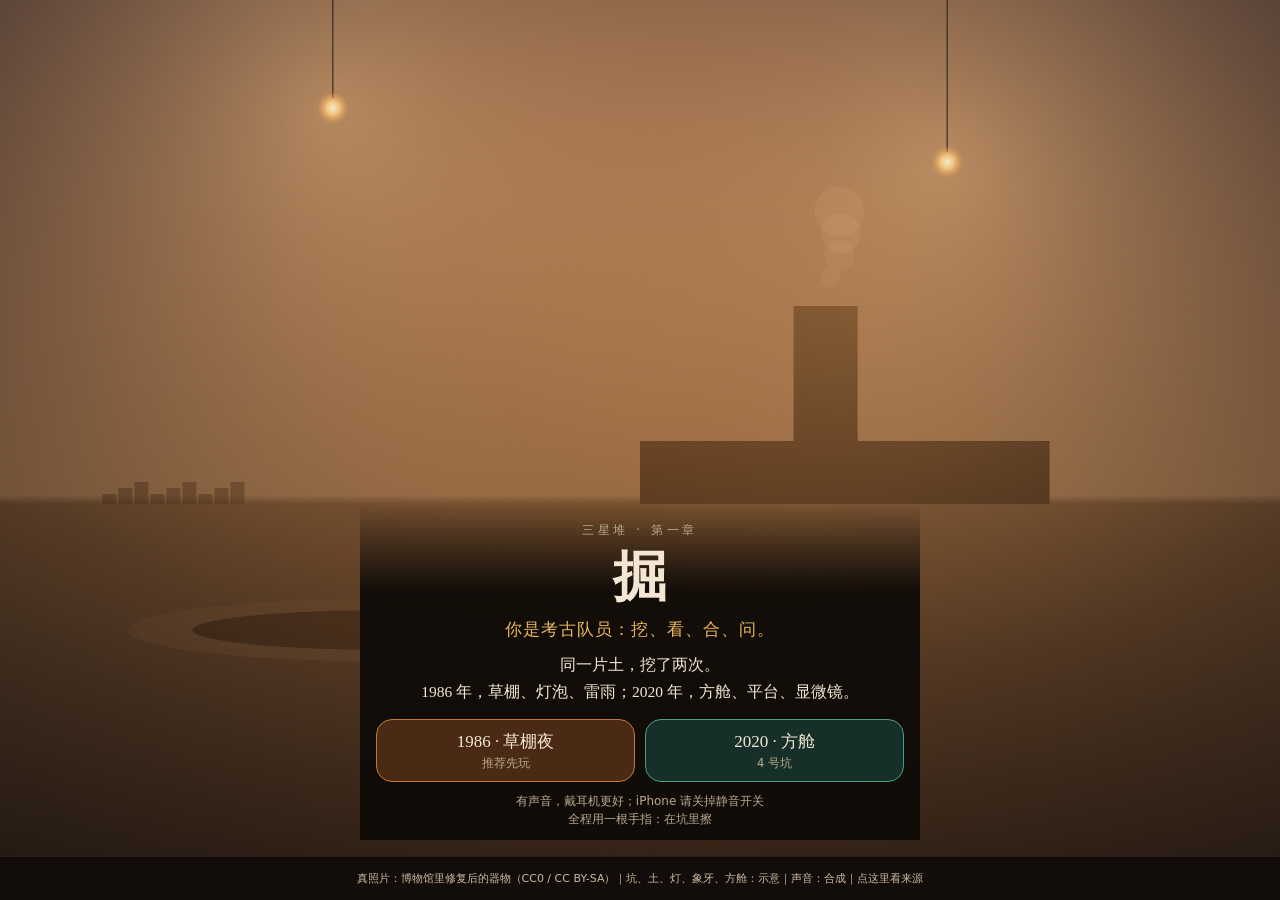
==== index.html @ 5fe12f93 "三星堆·掘 原型 v0 发布文件" ====
<!doctype html>
<html lang="zh-CN">
<head>
<meta charset="utf-8">
<meta name="viewport" content="width=device-width,initial-scale=1,viewport-fit=cover">
<meta name="theme-color" content="#0d0a07">
<title>掘 · 你是考古队员</title>
<meta name="description" content="三星堆两次发掘：1986 年草棚夜里的抢救发掘，2020 年方舱里的多学科考古。用手指一层一层挖。">
<link rel="icon" href="data:,">
<link rel="stylesheet" href="style.css">
</head>
<body>
<canvas id="c" aria-label="坑"></canvas>
<header id="top"><span id="when"></span><span id="where"></span></header>
<div id="say" aria-live="polite"></div>
<div id="hint" aria-live="polite"></div>
<div id="hud"></div>
<div id="choice" class="hide"></div>
<nav id="tools" class="hide" aria-label="工具"></nav>

<section id="intro" class="sheet">
  <p class="kicker">三星堆 · 第一章</p>
  <h1>掘</h1>
  <p class="line">你是考古队员：挖、看、合、问。</p>
  <p class="q">同一片土，挖了两次。<br>1986 年，草棚、灯泡、雷雨；2020 年，方舱、平台、显微镜。</p>
  <div class="two">
    <button class="btn main" data-mode="86">1986 · 草棚夜<small>推荐先玩</small></button>
    <button class="btn main alt" data-mode="20">2020 · 方舱<small>4 号坑</small></button>
  </div>
  <p class="small">有声音，戴耳机更好；iPhone 请关掉静音开关<br>全程用一根手指：在坑里擦</p>
</section>

<section id="card" class="sheet hide" role="dialog" aria-modal="false"><div id="cardBody"></div><div id="cardBtns"></div></section>

<footer id="honest" role="button" tabindex="0" aria-label="打开来源">真照片：博物馆里修复后的器物（CC0 / CC BY-SA）｜坑、土、灯、象牙、方舱：示意｜声音：合成｜点这里看来源</footer>
<script src="js/audio.js"></script>
<script src="js/app.js"></script>
</body>
</html>
---- style.css ----
:root{--bg:#0d0a07;--ink:#f3e7d4;--dim:#bba98f;--gold:#e9b85c;--jade:#9fd0b8;--safeB:env(safe-area-inset-bottom,0px);--safeT:env(safe-area-inset-top,0px)}*{box-sizing:border-box;-webkit-tap-highlight-color:transparent}html,body{margin:0;height:100%;background:var(--bg);color:var(--ink);overflow:hidden;font-family:Songti SC,STSong,"Noto Serif CJK SC","Source Han Serif SC","Noto Serif SC",serif;-webkit-user-select:none;user-select:none;-webkit-touch-callout:none;touch-action:none}#c{position:fixed;inset:0;width:100%;height:100%;display:block}#top{position:fixed;top:calc(10px + var(--safeT));left:0;right:0;text-align:center;font-size:14px;letter-spacing:.1em;color:var(--dim);pointer-events:none;opacity:0;transition:opacity .6s;text-shadow:0 1px 6px #000}#top.on{opacity:1}#top #where{margin-left:.8em}#say{position:fixed;left:6%;right:6%;top:calc(46px + var(--safeT));text-align:center;font-size:19px;line-height:1.6;pointer-events:none;opacity:0;transition:opacity .6s;text-shadow:0 1px 10px #000,0 0 3px #000,0 0 1px #000}#say.on{opacity:1}#say .src{display:block;font-size:12.5px;color:#dccab3;margin-top:4px;letter-spacing:.02em}#say .tap{display:block;font:12px/1.4 system-ui,sans-serif;color:var(--dim);margin-top:6px;opacity:.8}#hint{position:fixed;left:50%;transform:translate(-50%);max-width:90%;bottom:calc(122px + var(--safeB));text-align:center;font-size:15.5px;color:var(--ink);pointer-events:none;opacity:0;transition:opacity .4s;background:#0e0906b8;border-radius:999px;padding:7px 16px}#hint.on{opacity:.96}#hint.warn{background:#78180ed9}#hud{position:fixed;left:0;right:0;top:calc(30px + var(--safeT));font:11.5px/1.5 system-ui,-apple-system,PingFang SC,sans-serif;color:var(--dim);text-align:center;pointer-events:none;text-shadow:0 1px 4px #000;white-space:pre}#tools{position:fixed;left:0;right:0;bottom:calc(52px + var(--safeB));display:flex;gap:8px;justify-content:center;padding:8px 10px;z-index:9}#tools button,#choice button{font:15px/1.2 inherit;font-family:inherit;color:var(--ink);background:#1d140ecc;border:1px solid #5a4330;border-radius:999px;padding:11px 16px;min-height:44px;cursor:pointer}#tools button.on{background:#5a3417;border-color:#e0954a}#tools button.glow{animation:glow 1s ease-in-out infinite alternate}@keyframes glow{0%{box-shadow:0 0 #e9b85c00}to{box-shadow:0 0 16px #e9b85ccc;border-color:#e9b85c}}#tools button small{display:block;font:11px/1.2 system-ui,sans-serif;color:var(--dim)}#choice{position:fixed;left:50%;transform:translate(-50%);bottom:calc(120px + var(--safeB));display:flex;flex-direction:column;gap:8px;width:min(420px,88%);z-index:11}#choice button{border-radius:14px;text-align:left;background:#1d140ef0}#choice button small{display:block;font:12px/1.4 system-ui,sans-serif;color:var(--dim);margin-top:2px}#honest{position:fixed;left:0;right:0;bottom:0;padding:6px 10px calc(6px + var(--safeB));background:#120d0a;color:#cdb9a1;font:11px/1.45 system-ui,-apple-system,PingFang SC,Noto Sans CJK SC,sans-serif;text-align:center;border-top:1px solid #2a211a;z-index:20;cursor:pointer;min-height:44px;display:flex;align-items:center;justify-content:center}.sheet{position:fixed;left:50%;transform:translate(-50%);width:min(560px,92%);z-index:12}#intro{bottom:calc(60px + var(--safeB));text-align:center;padding:18px 16px 12px;background:linear-gradient(#0d0a0700,#0d0a07ee 26%)}#intro .kicker{margin:0;font:12px/1.4 system-ui,sans-serif;letter-spacing:.3em;color:var(--dim)}#intro h1{font-size:54px;margin:2px 0 0;letter-spacing:.3em;text-indent:.3em;font-weight:600}#intro .line{margin:4px 0 10px;color:var(--gold);font-size:17px;letter-spacing:.06em}#intro .q{margin:0 0 14px;font-size:15.5px;line-height:1.75}#intro .two{display:flex;gap:10px;justify-content:center}#intro .small{font:12px/1.5 system-ui,sans-serif;color:var(--dim);margin:10px 0 0}.btn{font:inherit;color:var(--ink);background:#2a1d14;border:1px solid #6b4b2f;border-radius:999px;padding:10px 22px;min-height:44px;min-width:44px;cursor:pointer}.btn.main{font-size:17px;padding:10px 18px;background:#4a2a14;border-color:#c07a3a;border-radius:16px;flex:1 1 0}.btn.main.alt{background:#163029;border-color:#4f9c86}.btn small{display:block;font:11.5px/1.4 system-ui,sans-serif;color:var(--dim);margin-top:2px}.hide{display:none!important}#card{bottom:calc(58px + var(--safeB));max-height:calc(100vh - 120px);overflow:auto;background:#140e0bf4;border:1px solid #3d2e22;border-radius:14px;padding:14px 16px 12px;font-size:15px;line-height:1.7;touch-action:pan-y;-webkit-user-select:text;user-select:text}#card h2{font-size:18px;margin:0 0 6px;color:var(--gold);font-weight:600}#card h3{font-size:15.5px;margin:14px 0 4px}#card p{margin:.4em 0}#card .lv{display:inline-block;font:11px/1.6 system-ui,sans-serif;color:#1a120c;background:#d8b27a;border-radius:4px;padding:0 5px;margin-right:4px;vertical-align:1px}#card .lv.g{background:#9fc1a3}#card .lv.d{background:#e2a39a}#card .lv.s{background:#b9b2d9}#card img{max-width:100%;max-height:42vh;border-radius:8px;display:block;margin:6px auto}#card .cite{font:12px/1.5 system-ui,sans-serif;color:var(--dim)}#card ol,#card ul{padding-left:1.2em;margin:.3em 0}#cardBtns{display:flex;gap:8px;flex-wrap:wrap;justify-content:center;margin-top:10px;position:sticky;bottom:-12px;background:#140e0bf4;padding:6px 0 4px}#cardBtns .btn{flex:1 1 auto}@media (min-width:900px){#say{font-size:22px}#hint{font-size:17px}}@media (prefers-reduced-motion:reduce){#say,#hint,#top{transition:none}#tools button.glow{animation:none;border-color:#e9b85c}}
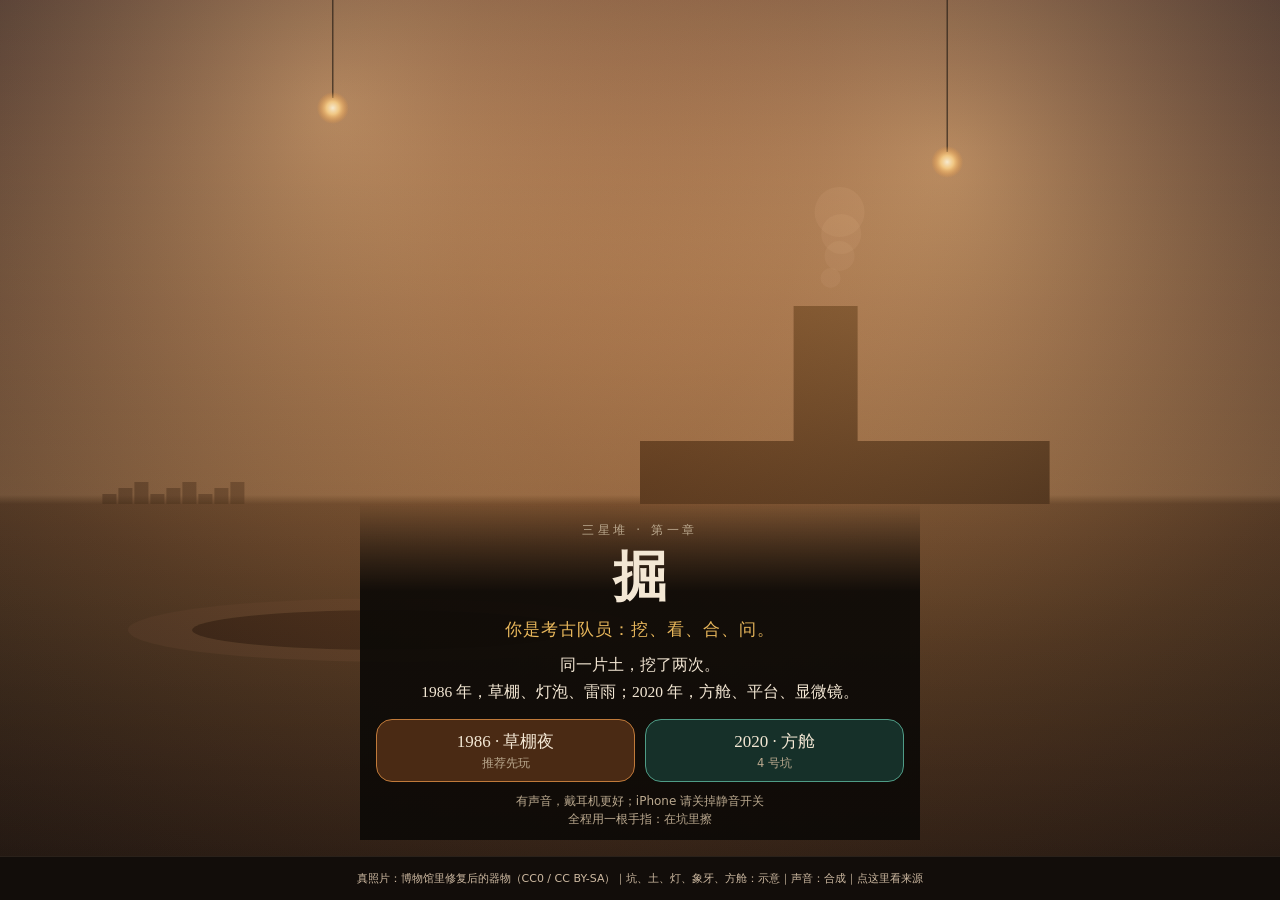
==== commit fecb3bd2: "v0.2：合成声音 v1、存图预览、两次对照卡、横屏提示、自适应画质、分享卡片" ====
--- a/index.html
+++ b/index.html
@@ -7,6 +7,12 @@
 <title>掘 · 你是考古队员</title>
 <meta name="description" content="三星堆两次发掘：1986 年草棚夜里的抢救发掘，2020 年方舱里的多学科考古。用手指一层一层挖。">
 <link rel="icon" href="data:,">
+<meta property="og:title" content="掘 · 你是考古队员（三星堆）">
+<meta property="og:description" content="三星堆两次发掘：1986 年草棚夜里的抢救发掘，2020 年方舱里的多学科考古。用手指一层一层挖。">
+<meta property="og:image" content="https://cyzcyz669.github.io/sanxingdui/assets/og.jpg">
+<meta property="og:url" content="https://cyzcyz669.github.io/sanxingdui/">
+<meta name="twitter:card" content="summary_large_image">
+<meta name="theme-color" content="#0d0a07">
 <link rel="stylesheet" href="style.css">
 </head>
 <body>
@@ -22,13 +28,14 @@
   <p class="kicker">三星堆 · 第一章</p>
   <h1>掘</h1>
   <p class="line">你是考古队员：挖、看、合、问。</p>
-  <p class="q">同一片土，挖了两次。<br>1986 年，草棚、灯泡、雷雨；2020 年，方舱、平台、显微镜。</p>
+  <p class="q">同一片土，挖了两次。<br><span>1986 年，草棚、灯泡、雷雨；</span><span>2020 年，方舱、平台、显微镜。</span></p>
   <div class="two">
     <button class="btn main" data-mode="86">1986 · 草棚夜<small>推荐先玩</small></button>
     <button class="btn main alt" data-mode="20">2020 · 方舱<small>4 号坑</small></button>
   </div>
   <p class="small">有声音，戴耳机更好；iPhone 请关掉静音开关<br>全程用一根手指：在坑里擦</p>
 </section>
+<div id="rotate" aria-live="polite"><p>把手机竖过来<br><small>坑是竖的，竖屏才挖得开</small></p></div>
 
 <section id="card" class="sheet hide" role="dialog" aria-modal="false"><div id="cardBody"></div><div id="cardBtns"></div></section>
 
--- a/style.css
+++ b/style.css
@@ -1 +1 @@
-:root{--bg:#0d0a07;--ink:#f3e7d4;--dim:#bba98f;--gold:#e9b85c;--jade:#9fd0b8;--safeB:env(safe-area-inset-bottom,0px);--safeT:env(safe-area-inset-top,0px)}*{box-sizing:border-box;-webkit-tap-highlight-color:transparent}html,body{margin:0;height:100%;background:var(--bg);color:var(--ink);overflow:hidden;font-family:Songti SC,STSong,"Noto Serif CJK SC","Source Han Serif SC","Noto Serif SC",serif;-webkit-user-select:none;user-select:none;-webkit-touch-callout:none;touch-action:none}#c{position:fixed;inset:0;width:100%;height:100%;display:block}#top{position:fixed;top:calc(10px + var(--safeT));left:0;right:0;text-align:center;font-size:14px;letter-spacing:.1em;color:var(--dim);pointer-events:none;opacity:0;transition:opacity .6s;text-shadow:0 1px 6px #000}#top.on{opacity:1}#top #where{margin-left:.8em}#say{position:fixed;left:6%;right:6%;top:calc(46px + var(--safeT));text-align:center;font-size:19px;line-height:1.6;pointer-events:none;opacity:0;transition:opacity .6s;text-shadow:0 1px 10px #000,0 0 3px #000,0 0 1px #000}#say.on{opacity:1}#say .src{display:block;font-size:12.5px;color:#dccab3;margin-top:4px;letter-spacing:.02em}#say .tap{display:block;font:12px/1.4 system-ui,sans-serif;color:var(--dim);margin-top:6px;opacity:.8}#hint{position:fixed;left:50%;transform:translate(-50%);max-width:90%;bottom:calc(122px + var(--safeB));text-align:center;font-size:15.5px;color:var(--ink);pointer-events:none;opacity:0;transition:opacity .4s;background:#0e0906b8;border-radius:999px;padding:7px 16px}#hint.on{opacity:.96}#hint.warn{background:#78180ed9}#hud{position:fixed;left:0;right:0;top:calc(30px + var(--safeT));font:11.5px/1.5 system-ui,-apple-system,PingFang SC,sans-serif;color:var(--dim);text-align:center;pointer-events:none;text-shadow:0 1px 4px #000;white-space:pre}#tools{position:fixed;left:0;right:0;bottom:calc(52px + var(--safeB));display:flex;gap:8px;justify-content:center;padding:8px 10px;z-index:9}#tools button,#choice button{font:15px/1.2 inherit;font-family:inherit;color:var(--ink);background:#1d140ecc;border:1px solid #5a4330;border-radius:999px;padding:11px 16px;min-height:44px;cursor:pointer}#tools button.on{background:#5a3417;border-color:#e0954a}#tools button.glow{animation:glow 1s ease-in-out infinite alternate}@keyframes glow{0%{box-shadow:0 0 #e9b85c00}to{box-shadow:0 0 16px #e9b85ccc;border-color:#e9b85c}}#tools button small{display:block;font:11px/1.2 system-ui,sans-serif;color:var(--dim)}#choice{position:fixed;left:50%;transform:translate(-50%);bottom:calc(120px + var(--safeB));display:flex;flex-direction:column;gap:8px;width:min(420px,88%);z-index:11}#choice button{border-radius:14px;text-align:left;background:#1d140ef0}#choice button small{display:block;font:12px/1.4 system-ui,sans-serif;color:var(--dim);margin-top:2px}#honest{position:fixed;left:0;right:0;bottom:0;padding:6px 10px calc(6px + var(--safeB));background:#120d0a;color:#cdb9a1;font:11px/1.45 system-ui,-apple-system,PingFang SC,Noto Sans CJK SC,sans-serif;text-align:center;border-top:1px solid #2a211a;z-index:20;cursor:pointer;min-height:44px;display:flex;align-items:center;justify-content:center}.sheet{position:fixed;left:50%;transform:translate(-50%);width:min(560px,92%);z-index:12}#intro{bottom:calc(60px + var(--safeB));text-align:center;padding:18px 16px 12px;background:linear-gradient(#0d0a0700,#0d0a07ee 26%)}#intro .kicker{margin:0;font:12px/1.4 system-ui,sans-serif;letter-spacing:.3em;color:var(--dim)}#intro h1{font-size:54px;margin:2px 0 0;letter-spacing:.3em;text-indent:.3em;font-weight:600}#intro .line{margin:4px 0 10px;color:var(--gold);font-size:17px;letter-spacing:.06em}#intro .q{margin:0 0 14px;font-size:15.5px;line-height:1.75}#intro .two{display:flex;gap:10px;justify-content:center}#intro .small{font:12px/1.5 system-ui,sans-serif;color:var(--dim);margin:10px 0 0}.btn{font:inherit;color:var(--ink);background:#2a1d14;border:1px solid #6b4b2f;border-radius:999px;padding:10px 22px;min-height:44px;min-width:44px;cursor:pointer}.btn.main{font-size:17px;padding:10px 18px;background:#4a2a14;border-color:#c07a3a;border-radius:16px;flex:1 1 0}.btn.main.alt{background:#163029;border-color:#4f9c86}.btn small{display:block;font:11.5px/1.4 system-ui,sans-serif;color:var(--dim);margin-top:2px}.hide{display:none!important}#card{bottom:calc(58px + var(--safeB));max-height:calc(100vh - 120px);overflow:auto;background:#140e0bf4;border:1px solid #3d2e22;border-radius:14px;padding:14px 16px 12px;font-size:15px;line-height:1.7;touch-action:pan-y;-webkit-user-select:text;user-select:text}#card h2{font-size:18px;margin:0 0 6px;color:var(--gold);font-weight:600}#card h3{font-size:15.5px;margin:14px 0 4px}#card p{margin:.4em 0}#card .lv{display:inline-block;font:11px/1.6 system-ui,sans-serif;color:#1a120c;background:#d8b27a;border-radius:4px;padding:0 5px;margin-right:4px;vertical-align:1px}#card .lv.g{background:#9fc1a3}#card .lv.d{background:#e2a39a}#card .lv.s{background:#b9b2d9}#card img{max-width:100%;max-height:42vh;border-radius:8px;display:block;margin:6px auto}#card .cite{font:12px/1.5 system-ui,sans-serif;color:var(--dim)}#card ol,#card ul{padding-left:1.2em;margin:.3em 0}#cardBtns{display:flex;gap:8px;flex-wrap:wrap;justify-content:center;margin-top:10px;position:sticky;bottom:-12px;background:#140e0bf4;padding:6px 0 4px}#cardBtns .btn{flex:1 1 auto}@media (min-width:900px){#say{font-size:22px}#hint{font-size:17px}}@media (prefers-reduced-motion:reduce){#say,#hint,#top{transition:none}#tools button.glow{animation:none;border-color:#e9b85c}}
+:root{--bg:#0d0a07;--ink:#f3e7d4;--dim:#bba98f;--gold:#e9b85c;--jade:#9fd0b8;--safeB:env(safe-area-inset-bottom,0px);--safeT:env(safe-area-inset-top,0px)}*{box-sizing:border-box;-webkit-tap-highlight-color:transparent}html,body{margin:0;height:100%;background:var(--bg);color:var(--ink);overflow:hidden;font-family:Songti SC,STSong,"Noto Serif CJK SC","Source Han Serif SC","Noto Serif SC",serif;-webkit-user-select:none;user-select:none;-webkit-touch-callout:none;touch-action:none}#c{position:fixed;inset:0;width:100%;height:100%;display:block}#top{position:fixed;top:calc(10px + var(--safeT));left:0;right:0;text-align:center;font-size:14px;letter-spacing:.1em;color:var(--dim);pointer-events:none;opacity:0;transition:opacity .6s;text-shadow:0 1px 6px #000}#top.on{opacity:1}#top #where{margin-left:.8em}#say{position:fixed;left:6%;right:6%;top:calc(46px + var(--safeT));text-align:center;font-size:19px;line-height:1.6;pointer-events:none;opacity:0;transition:opacity .6s;text-shadow:0 1px 10px #000,0 0 3px #000,0 0 1px #000}#say.on{opacity:1}#say .src{display:block;font-size:12.5px;color:#dccab3;margin-top:4px;letter-spacing:.02em}#say .tap{display:block;font:12px/1.4 system-ui,sans-serif;color:var(--dim);margin-top:6px;opacity:.8}#hint{position:fixed;left:50%;transform:translate(-50%);width:max-content;max-width:90vw;box-sizing:border-box;bottom:calc(122px + var(--safeB));text-align:center;font-size:15.5px;color:var(--ink);pointer-events:none;opacity:0;transition:opacity .4s;background:#0e0906b8;border-radius:999px;padding:7px 16px}#hint.on{opacity:.96}#hint.warn{background:#78180ed9}#hud{position:fixed;left:0;right:0;top:calc(30px + var(--safeT));font:11.5px/1.5 system-ui,-apple-system,PingFang SC,sans-serif;color:var(--dim);text-align:center;pointer-events:none;text-shadow:0 1px 4px #000;white-space:pre}#tools{position:fixed;left:0;right:0;bottom:calc(52px + var(--safeB));display:flex;gap:8px;justify-content:center;padding:8px 10px;z-index:9}#tools button,#choice button{font:15px/1.2 inherit;font-family:inherit;color:var(--ink);background:#1d140ecc;border:1px solid #5a4330;border-radius:999px;padding:11px 16px;min-height:44px;cursor:pointer}#tools button.on{background:#5a3417;border-color:#e0954a}#tools button.glow{animation:glow 1s ease-in-out infinite alternate}@keyframes glow{0%{box-shadow:0 0 #e9b85c00}to{box-shadow:0 0 16px #e9b85ccc;border-color:#e9b85c}}#tools button small{display:block;font:11px/1.2 system-ui,sans-serif;color:var(--dim)}#choice{position:fixed;left:50%;transform:translate(-50%);bottom:calc(120px + var(--safeB));display:flex;flex-direction:column;gap:8px;width:min(420px,88%);z-index:11}#choice button{border-radius:14px;text-align:left;background:#1d140ef0}#choice button small{display:block;font:12px/1.4 system-ui,sans-serif;color:var(--dim);margin-top:2px}#honest{position:fixed;left:0;right:0;bottom:0;padding:6px 10px calc(6px + var(--safeB));background:#120d0a;color:#cdb9a1;font:11px/1.45 system-ui,-apple-system,PingFang SC,Noto Sans CJK SC,sans-serif;text-align:center;border-top:1px solid #2a211a;z-index:20;cursor:pointer;min-height:44px;display:flex;align-items:center;justify-content:center}.sheet{position:fixed;left:50%;transform:translate(-50%);width:min(560px,92%);z-index:12}#intro{bottom:calc(60px + var(--safeB));text-align:center;padding:18px 16px 12px;background:linear-gradient(#0d0a0700,#0d0a07ee 26%)}#intro .kicker{margin:0;font:12px/1.4 system-ui,sans-serif;letter-spacing:.3em;color:var(--dim)}#intro h1{font-size:54px;margin:2px 0 0;letter-spacing:.3em;text-indent:.3em;font-weight:600}#intro .line{margin:4px 0 10px;color:var(--gold);font-size:17px;letter-spacing:.06em}#intro .q{margin:0 0 14px;font-size:15.5px;line-height:1.75}#intro .two{display:flex;gap:10px;justify-content:center}#intro .small{font:12px/1.5 system-ui,sans-serif;color:var(--dim);margin:10px 0 0}.btn{font:inherit;color:var(--ink);background:#2a1d14;border:1px solid #6b4b2f;border-radius:999px;padding:10px 22px;min-height:44px;min-width:44px;cursor:pointer}.btn.main{font-size:17px;padding:10px 18px;background:#4a2a14;border-color:#c07a3a;border-radius:16px;flex:1 1 0}.btn.main.alt{background:#163029;border-color:#4f9c86}.btn small{display:block;font:11.5px/1.4 system-ui,sans-serif;color:var(--dim);margin-top:2px}.hide{display:none!important}#card{bottom:calc(58px + var(--safeB));max-height:calc(100vh - 120px);overflow:auto;background:#140e0bf4;border:1px solid #3d2e22;border-radius:14px;padding:14px 16px 12px;font-size:15px;line-height:1.7;touch-action:pan-y;-webkit-user-select:text;user-select:text}#card h2{font-size:18px;margin:0 0 6px;color:var(--gold);font-weight:600}#card h3{font-size:15.5px;margin:14px 0 4px}#card p{margin:.4em 0}#card .lv{display:inline-block;font:11px/1.6 system-ui,sans-serif;color:#1a120c;background:#d8b27a;border-radius:4px;padding:0 5px;margin-right:4px;vertical-align:1px}#card .lv.g{background:#9fc1a3}#card .lv.d{background:#e2a39a}#card .lv.s{background:#b9b2d9}#card img{max-width:100%;max-height:42vh;border-radius:8px;display:block;margin:6px auto}#card .cite{font:12px/1.5 system-ui,sans-serif;color:var(--dim)}#card ol,#card ul{padding-left:1.2em;margin:.3em 0}#cardBtns{display:flex;gap:8px;flex-wrap:wrap;justify-content:center;margin-top:10px;position:sticky;bottom:-12px;background:#140e0bf4;padding:6px 0 4px}#cardBtns .btn{flex:1 1 auto}@media (min-width:900px){#say{font-size:22px}#hint{font-size:17px}}@media (prefers-reduced-motion:reduce){#say,#hint,#top{transition:none}#tools button.glow{animation:none;border-color:#e9b85c}}#intro .q span{display:inline-block;white-space:nowrap}.btn.main{white-space:nowrap}@media (max-width:400px){#intro .line{font-size:15.5px;letter-spacing:.02em}#intro .q{font-size:14.5px}.btn.main{font-size:15.5px;padding:10px}#intro h1{font-size:46px}}#rotate{display:none}@media (orientation:landscape) and (max-height:500px) and (pointer:coarse){#rotate{display:flex;position:fixed;inset:0;z-index:99;background:#0d0a07f2;align-items:center;justify-content:center;text-align:center;font-size:22px;line-height:1.6}#rotate small{font:14px/1.5 system-ui,sans-serif;color:var(--dim)}}#cardBody img.saveimg{width:100%;height:auto;max-height:none;border-radius:8px;-webkit-touch-callout:default;user-select:auto;pointer-events:auto}table.cmp{width:100%;border-collapse:collapse;font-size:14px;line-height:1.45;margin:6px 0 8px}table.cmp th,table.cmp td{border-top:1px solid #3d2e22;padding:6px 4px;vertical-align:top;text-align:left}table.cmp th{color:var(--dim);font-weight:400;white-space:nowrap}table.cmp tr:first-child th{color:var(--gold)}
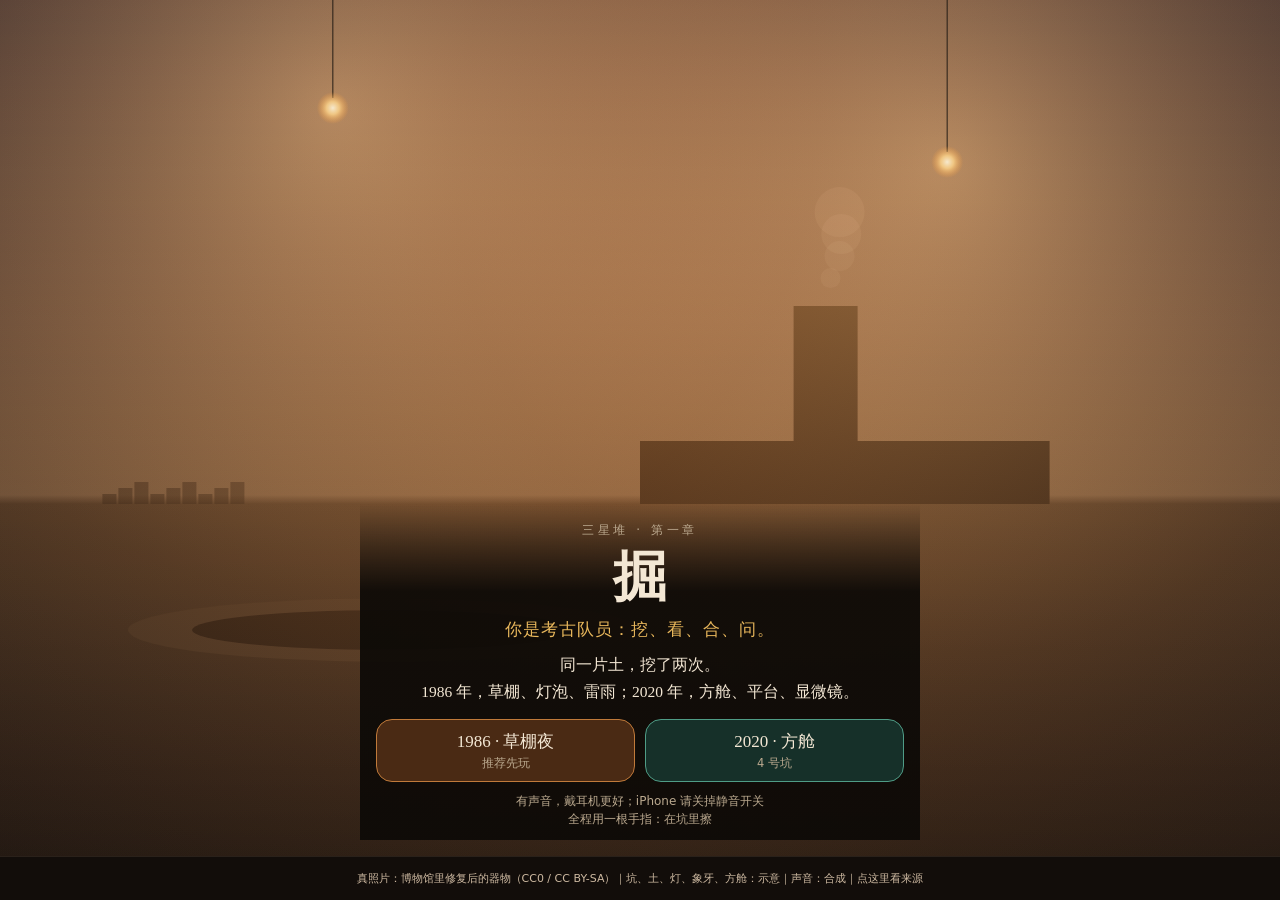
==== commit 1d0196f1: "v0.3：展品轮播（12 件）、1986 雷雨逼近、2020 编号与位置、来源补充" ====
--- a/index.html
+++ b/index.html
@@ -33,12 +33,19 @@
     <button class="btn main" data-mode="86">1986 · 草棚夜<small>推荐先玩</small></button>
     <button class="btn main alt" data-mode="20">2020 · 方舱<small>4 号坑</small></button>
   </div>
+  <button class="btn" id="galBtn" hidden>看展品 · 12 件</button>
   <p class="small">有声音，戴耳机更好；iPhone 请关掉静音开关<br>全程用一根手指：在坑里擦</p>
 </section>
 <div id="rotate" aria-live="polite"><p>把手机竖过来<br><small>坑是竖的，竖屏才挖得开</small></p></div>
 
 <section id="card" class="sheet hide" role="dialog" aria-modal="false"><div id="cardBody"></div><div id="cardBtns"></div></section>
 
+<section id="gal" class="hide" aria-label="展品轮播" aria-roledescription="轮播">
+  <div class="gbg"></div><img class="gimg" alt="" draggable="false">
+  <div class="gtxt"><p class="gk"></p><h2></h2><div class="gbody"></div><p class="gcred"></p></div>
+  <div class="gnav"><button class="btn" data-g="prev" aria-label="上一件">‹</button><button class="btn" data-g="play">暂停</button><button class="btn" data-g="next" aria-label="下一件">›</button><button class="btn" data-g="close">返回</button></div>
+  <div class="gbar"><i></i></div>
+</section>
 <footer id="honest" role="button" tabindex="0" aria-label="打开来源">真照片：博物馆里修复后的器物（CC0 / CC BY-SA）｜坑、土、灯、象牙、方舱：示意｜声音：合成｜点这里看来源</footer>
 <script src="js/audio.js"></script>
 <script src="js/app.js"></script>
--- a/style.css
+++ b/style.css
@@ -1 +1 @@
-:root{--bg:#0d0a07;--ink:#f3e7d4;--dim:#bba98f;--gold:#e9b85c;--jade:#9fd0b8;--safeB:env(safe-area-inset-bottom,0px);--safeT:env(safe-area-inset-top,0px)}*{box-sizing:border-box;-webkit-tap-highlight-color:transparent}html,body{margin:0;height:100%;background:var(--bg);color:var(--ink);overflow:hidden;font-family:Songti SC,STSong,"Noto Serif CJK SC","Source Han Serif SC","Noto Serif SC",serif;-webkit-user-select:none;user-select:none;-webkit-touch-callout:none;touch-action:none}#c{position:fixed;inset:0;width:100%;height:100%;display:block}#top{position:fixed;top:calc(10px + var(--safeT));left:0;right:0;text-align:center;font-size:14px;letter-spacing:.1em;color:var(--dim);pointer-events:none;opacity:0;transition:opacity .6s;text-shadow:0 1px 6px #000}#top.on{opacity:1}#top #where{margin-left:.8em}#say{position:fixed;left:6%;right:6%;top:calc(46px + var(--safeT));text-align:center;font-size:19px;line-height:1.6;pointer-events:none;opacity:0;transition:opacity .6s;text-shadow:0 1px 10px #000,0 0 3px #000,0 0 1px #000}#say.on{opacity:1}#say .src{display:block;font-size:12.5px;color:#dccab3;margin-top:4px;letter-spacing:.02em}#say .tap{display:block;font:12px/1.4 system-ui,sans-serif;color:var(--dim);margin-top:6px;opacity:.8}#hint{position:fixed;left:50%;transform:translate(-50%);width:max-content;max-width:90vw;box-sizing:border-box;bottom:calc(122px + var(--safeB));text-align:center;font-size:15.5px;color:var(--ink);pointer-events:none;opacity:0;transition:opacity .4s;background:#0e0906b8;border-radius:999px;padding:7px 16px}#hint.on{opacity:.96}#hint.warn{background:#78180ed9}#hud{position:fixed;left:0;right:0;top:calc(30px + var(--safeT));font:11.5px/1.5 system-ui,-apple-system,PingFang SC,sans-serif;color:var(--dim);text-align:center;pointer-events:none;text-shadow:0 1px 4px #000;white-space:pre}#tools{position:fixed;left:0;right:0;bottom:calc(52px + var(--safeB));display:flex;gap:8px;justify-content:center;padding:8px 10px;z-index:9}#tools button,#choice button{font:15px/1.2 inherit;font-family:inherit;color:var(--ink);background:#1d140ecc;border:1px solid #5a4330;border-radius:999px;padding:11px 16px;min-height:44px;cursor:pointer}#tools button.on{background:#5a3417;border-color:#e0954a}#tools button.glow{animation:glow 1s ease-in-out infinite alternate}@keyframes glow{0%{box-shadow:0 0 #e9b85c00}to{box-shadow:0 0 16px #e9b85ccc;border-color:#e9b85c}}#tools button small{display:block;font:11px/1.2 system-ui,sans-serif;color:var(--dim)}#choice{position:fixed;left:50%;transform:translate(-50%);bottom:calc(120px + var(--safeB));display:flex;flex-direction:column;gap:8px;width:min(420px,88%);z-index:11}#choice button{border-radius:14px;text-align:left;background:#1d140ef0}#choice button small{display:block;font:12px/1.4 system-ui,sans-serif;color:var(--dim);margin-top:2px}#honest{position:fixed;left:0;right:0;bottom:0;padding:6px 10px calc(6px + var(--safeB));background:#120d0a;color:#cdb9a1;font:11px/1.45 system-ui,-apple-system,PingFang SC,Noto Sans CJK SC,sans-serif;text-align:center;border-top:1px solid #2a211a;z-index:20;cursor:pointer;min-height:44px;display:flex;align-items:center;justify-content:center}.sheet{position:fixed;left:50%;transform:translate(-50%);width:min(560px,92%);z-index:12}#intro{bottom:calc(60px + var(--safeB));text-align:center;padding:18px 16px 12px;background:linear-gradient(#0d0a0700,#0d0a07ee 26%)}#intro .kicker{margin:0;font:12px/1.4 system-ui,sans-serif;letter-spacing:.3em;color:var(--dim)}#intro h1{font-size:54px;margin:2px 0 0;letter-spacing:.3em;text-indent:.3em;font-weight:600}#intro .line{margin:4px 0 10px;color:var(--gold);font-size:17px;letter-spacing:.06em}#intro .q{margin:0 0 14px;font-size:15.5px;line-height:1.75}#intro .two{display:flex;gap:10px;justify-content:center}#intro .small{font:12px/1.5 system-ui,sans-serif;color:var(--dim);margin:10px 0 0}.btn{font:inherit;color:var(--ink);background:#2a1d14;border:1px solid #6b4b2f;border-radius:999px;padding:10px 22px;min-height:44px;min-width:44px;cursor:pointer}.btn.main{font-size:17px;padding:10px 18px;background:#4a2a14;border-color:#c07a3a;border-radius:16px;flex:1 1 0}.btn.main.alt{background:#163029;border-color:#4f9c86}.btn small{display:block;font:11.5px/1.4 system-ui,sans-serif;color:var(--dim);margin-top:2px}.hide{display:none!important}#card{bottom:calc(58px + var(--safeB));max-height:calc(100vh - 120px);overflow:auto;background:#140e0bf4;border:1px solid #3d2e22;border-radius:14px;padding:14px 16px 12px;font-size:15px;line-height:1.7;touch-action:pan-y;-webkit-user-select:text;user-select:text}#card h2{font-size:18px;margin:0 0 6px;color:var(--gold);font-weight:600}#card h3{font-size:15.5px;margin:14px 0 4px}#card p{margin:.4em 0}#card .lv{display:inline-block;font:11px/1.6 system-ui,sans-serif;color:#1a120c;background:#d8b27a;border-radius:4px;padding:0 5px;margin-right:4px;vertical-align:1px}#card .lv.g{background:#9fc1a3}#card .lv.d{background:#e2a39a}#card .lv.s{background:#b9b2d9}#card img{max-width:100%;max-height:42vh;border-radius:8px;display:block;margin:6px auto}#card .cite{font:12px/1.5 system-ui,sans-serif;color:var(--dim)}#card ol,#card ul{padding-left:1.2em;margin:.3em 0}#cardBtns{display:flex;gap:8px;flex-wrap:wrap;justify-content:center;margin-top:10px;position:sticky;bottom:-12px;background:#140e0bf4;padding:6px 0 4px}#cardBtns .btn{flex:1 1 auto}@media (min-width:900px){#say{font-size:22px}#hint{font-size:17px}}@media (prefers-reduced-motion:reduce){#say,#hint,#top{transition:none}#tools button.glow{animation:none;border-color:#e9b85c}}#intro .q span{display:inline-block;white-space:nowrap}.btn.main{white-space:nowrap}@media (max-width:400px){#intro .line{font-size:15.5px;letter-spacing:.02em}#intro .q{font-size:14.5px}.btn.main{font-size:15.5px;padding:10px}#intro h1{font-size:46px}}#rotate{display:none}@media (orientation:landscape) and (max-height:500px) and (pointer:coarse){#rotate{display:flex;position:fixed;inset:0;z-index:99;background:#0d0a07f2;align-items:center;justify-content:center;text-align:center;font-size:22px;line-height:1.6}#rotate small{font:14px/1.5 system-ui,sans-serif;color:var(--dim)}}#cardBody img.saveimg{width:100%;height:auto;max-height:none;border-radius:8px;-webkit-touch-callout:default;user-select:auto;pointer-events:auto}table.cmp{width:100%;border-collapse:collapse;font-size:14px;line-height:1.45;margin:6px 0 8px}table.cmp th,table.cmp td{border-top:1px solid #3d2e22;padding:6px 4px;vertical-align:top;text-align:left}table.cmp th{color:var(--dim);font-weight:400;white-space:nowrap}table.cmp tr:first-child th{color:var(--gold)}
+:root{--bg:#0d0a07;--ink:#f3e7d4;--dim:#bba98f;--gold:#e9b85c;--jade:#9fd0b8;--safeB:env(safe-area-inset-bottom,0px);--safeT:env(safe-area-inset-top,0px)}*{box-sizing:border-box;-webkit-tap-highlight-color:transparent}html,body{margin:0;height:100%;background:var(--bg);color:var(--ink);overflow:hidden;font-family:Songti SC,STSong,"Noto Serif CJK SC","Source Han Serif SC","Noto Serif SC",serif;-webkit-user-select:none;user-select:none;-webkit-touch-callout:none;touch-action:none}#c{position:fixed;inset:0;width:100%;height:100%;display:block}#top{position:fixed;top:calc(10px + var(--safeT));left:0;right:0;text-align:center;font-size:14px;letter-spacing:.1em;color:var(--dim);pointer-events:none;opacity:0;transition:opacity .6s;text-shadow:0 1px 6px #000}#top.on{opacity:1}#top #where{margin-left:.8em}#say{position:fixed;left:6%;right:6%;top:calc(46px + var(--safeT));text-align:center;font-size:19px;line-height:1.6;pointer-events:none;opacity:0;transition:opacity .6s;text-shadow:0 1px 10px #000,0 0 3px #000,0 0 1px #000}#say.on{opacity:1}#say .src{display:block;font-size:12.5px;color:#dccab3;margin-top:4px;letter-spacing:.02em}#say .tap{display:block;font:12px/1.4 system-ui,sans-serif;color:var(--dim);margin-top:6px;opacity:.8}#hint{position:fixed;left:50%;transform:translate(-50%);width:max-content;max-width:90vw;box-sizing:border-box;bottom:calc(122px + var(--safeB));text-align:center;font-size:15.5px;color:var(--ink);pointer-events:none;opacity:0;transition:opacity .4s;background:#0e0906b8;border-radius:999px;padding:7px 16px}#hint.on{opacity:.96}#hint.warn{background:#78180ed9}#hud{position:fixed;left:0;right:0;top:calc(30px + var(--safeT));font:11.5px/1.5 system-ui,-apple-system,PingFang SC,sans-serif;color:var(--dim);text-align:center;pointer-events:none;text-shadow:0 1px 4px #000;white-space:pre}#tools{position:fixed;left:0;right:0;bottom:calc(52px + var(--safeB));display:flex;gap:8px;justify-content:center;padding:8px 10px;z-index:9}#tools button,#choice button{font:15px/1.2 inherit;font-family:inherit;color:var(--ink);background:#1d140ecc;border:1px solid #5a4330;border-radius:999px;padding:11px 16px;min-height:44px;cursor:pointer}#tools button.on{background:#5a3417;border-color:#e0954a}#tools button.glow{animation:glow 1s ease-in-out infinite alternate}@keyframes glow{0%{box-shadow:0 0 #e9b85c00}to{box-shadow:0 0 16px #e9b85ccc;border-color:#e9b85c}}#tools button small{display:block;font:11px/1.2 system-ui,sans-serif;color:var(--dim)}#choice{position:fixed;left:50%;transform:translate(-50%);bottom:calc(120px + var(--safeB));display:flex;flex-direction:column;gap:8px;width:min(420px,88%);z-index:11}#choice button{border-radius:14px;text-align:left;background:#1d140ef0}#choice button small{display:block;font:12px/1.4 system-ui,sans-serif;color:var(--dim);margin-top:2px}#honest{position:fixed;left:0;right:0;bottom:0;padding:6px 10px calc(6px + var(--safeB));background:#120d0a;color:#cdb9a1;font:11px/1.45 system-ui,-apple-system,PingFang SC,Noto Sans CJK SC,sans-serif;text-align:center;border-top:1px solid #2a211a;z-index:20;cursor:pointer;min-height:44px;display:flex;align-items:center;justify-content:center}.sheet{position:fixed;left:50%;transform:translate(-50%);width:min(560px,92%);z-index:12}#intro{bottom:calc(60px + var(--safeB));text-align:center;padding:18px 16px 12px;background:linear-gradient(#0d0a0700,#0d0a07ee 26%)}#intro .kicker{margin:0;font:12px/1.4 system-ui,sans-serif;letter-spacing:.3em;color:var(--dim)}#intro h1{font-size:54px;margin:2px 0 0;letter-spacing:.3em;text-indent:.3em;font-weight:600}#intro .line{margin:4px 0 10px;color:var(--gold);font-size:17px;letter-spacing:.06em}#intro .q{margin:0 0 14px;font-size:15.5px;line-height:1.75}#intro .two{display:flex;gap:10px;justify-content:center}#intro .small{font:12px/1.5 system-ui,sans-serif;color:var(--dim);margin:10px 0 0}.btn{font:inherit;color:var(--ink);background:#2a1d14;border:1px solid #6b4b2f;border-radius:999px;padding:10px 22px;min-height:44px;min-width:44px;cursor:pointer}.btn.main{font-size:17px;padding:10px 18px;background:#4a2a14;border-color:#c07a3a;border-radius:16px;flex:1 1 0}.btn.main.alt{background:#163029;border-color:#4f9c86}.btn small{display:block;font:11.5px/1.4 system-ui,sans-serif;color:var(--dim);margin-top:2px}.hide{display:none!important}#card{bottom:calc(58px + var(--safeB));max-height:calc(100vh - 120px);overflow:auto;background:#140e0bf4;border:1px solid #3d2e22;border-radius:14px;padding:14px 16px 12px;font-size:15px;line-height:1.7;touch-action:pan-y;-webkit-user-select:text;user-select:text}#card h2{font-size:18px;margin:0 0 6px;color:var(--gold);font-weight:600}#card h3{font-size:15.5px;margin:14px 0 4px}#card p{margin:.4em 0}#card .lv{display:inline-block;font:11px/1.6 system-ui,sans-serif;color:#1a120c;background:#d8b27a;border-radius:4px;padding:0 5px;margin-right:4px;vertical-align:1px}#card .lv.g{background:#9fc1a3}#card .lv.d{background:#e2a39a}#card .lv.s{background:#b9b2d9}#card img{max-width:100%;max-height:42vh;border-radius:8px;display:block;margin:6px auto}#card .cite{font:12px/1.5 system-ui,sans-serif;color:var(--dim)}#card ol,#card ul{padding-left:1.2em;margin:.3em 0}#cardBtns{display:flex;gap:8px;flex-wrap:wrap;justify-content:center;margin-top:10px;position:sticky;bottom:-12px;background:#140e0bf4;padding:6px 0 4px}#cardBtns .btn{flex:1 1 auto}@media (min-width:900px){#say{font-size:22px}#hint{font-size:17px}}@media (prefers-reduced-motion:reduce){#say,#hint,#top{transition:none}#tools button.glow{animation:none;border-color:#e9b85c}}#intro .q span{display:inline-block;white-space:nowrap}.btn.main{white-space:nowrap}@media (max-width:400px){#intro .line{font-size:15.5px;letter-spacing:.02em}#intro .q{font-size:14.5px}.btn.main{font-size:15.5px;padding:10px}#intro h1{font-size:46px}}#rotate{display:none}@media (orientation:landscape) and (max-height:500px) and (pointer:coarse){#rotate{display:flex;position:fixed;inset:0;z-index:99;background:#0d0a07f2;align-items:center;justify-content:center;text-align:center;font-size:22px;line-height:1.6}#rotate small{font:14px/1.5 system-ui,sans-serif;color:var(--dim)}}#cardBody img.saveimg{width:100%;height:auto;max-height:none;border-radius:8px;-webkit-touch-callout:default;user-select:auto;pointer-events:auto}table.cmp{width:100%;border-collapse:collapse;font-size:14px;line-height:1.45;margin:6px 0 8px}table.cmp th,table.cmp td{border-top:1px solid #3d2e22;padding:6px 4px;vertical-align:top;text-align:left}table.cmp th{color:var(--dim);font-weight:400;white-space:nowrap}table.cmp tr:first-child th{color:var(--gold)}#intro #galBtn{margin-top:10px;border-color:#c9a25f;color:var(--gold)}#gal{position:fixed;inset:0;z-index:40;background:#0b0806;overflow:hidden;touch-action:pan-y}#gal .gbg{position:absolute;inset:-40px;background-size:cover;background-position:center;filter:blur(28px) brightness(.35);transition:background-image .6s}#gal .gimg{position:absolute;left:0;right:0;top:calc(8px + var(--safeT));margin:auto;width:100%;height:58vh;object-fit:contain;object-position:50% 70%;opacity:0;transition:opacity .7s;transform-origin:50% 45%}#gal .gimg.on{opacity:1;animation:kb 10s ease-out forwards}@keyframes kb{0%{transform:scale(1)}to{transform:scale(1.07)}}#gal .gtxt{position:absolute;left:0;right:0;bottom:calc(64px + var(--safeB));max-height:calc(42vh - 64px);overflow:auto;padding:14px max(16px,calc(50% - 280px)) 6px;background:linear-gradient(#0b080600,#0b0806e8 22px);font-size:15px;line-height:1.65;-webkit-user-select:text;user-select:text}#gal .gk{margin:0;font:12px/1.4 system-ui,sans-serif;letter-spacing:.12em;color:var(--dim)}#gal h2{margin:2px 0 4px;font-size:22px;font-weight:600;color:var(--gold);letter-spacing:.06em}#gal .gbody p{margin:.3em 0}#gal .gcred{margin:.5em 0 0;font:11.5px/1.5 system-ui,sans-serif;color:#a8977f}#gal .lv{display:inline-block;font:11px/1.6 system-ui,sans-serif;color:#1a120c;background:#d8b27a;border-radius:4px;padding:0 5px;margin-right:4px;vertical-align:1px}#gal .lv.g{background:#9fc1a3}#gal .lv.d{background:#e2a39a}#gal .lv.s{background:#b9b2d9}#gal .gnav{position:absolute;left:0;right:0;bottom:calc(12px + var(--safeB));display:flex;gap:8px;justify-content:center;padding:0 10px}#gal .gnav .btn{background:#1d140ecc;padding:8px 16px}#gal .gnav [data-g=prev],#gal .gnav [data-g=next]{font-size:22px;line-height:1;padding:6px 18px}#gal .gbar{position:absolute;left:0;right:0;top:0;height:3px;background:#ffffff14}#gal .gbar i{display:block;height:100%;width:0;background:var(--gold)}#gal .gbar i.run{animation:gbar 9s linear forwards}#gal.paused .gbar i{animation-play-state:paused}@keyframes gbar{to{width:100%}}#gal.text .gtxt{top:18vh;bottom:calc(64px + var(--safeB));max-height:none;background:none}@media (min-width:900px){#gal .gimg{height:62vh}#gal .gtxt{font-size:16px}}@media (prefers-reduced-motion:reduce){#gal .gimg.on{animation:none}#gal .gimg{transition:none}}#gal .gq{font:12.5px/1.55 system-ui,sans-serif;color:#b8a78f}#gal .gimg,#gal .gbg{pointer-events:none;-webkit-user-drag:none}
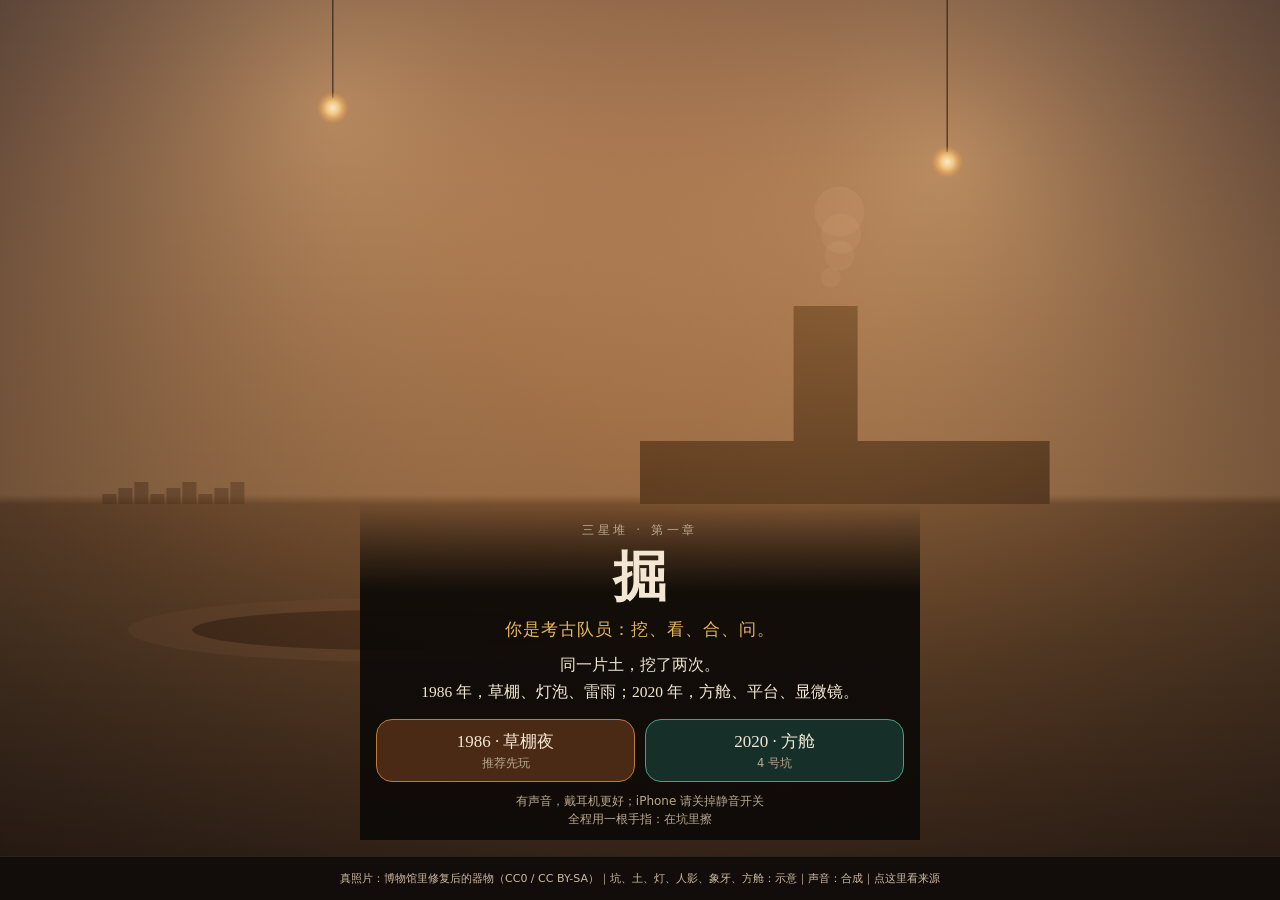
==== commit 0493cadf: "v0.4：1986 三天三夜（白天土硬、夜里回潮）、闷雷不下雨、围观人影、窄长 2 号坑" ====
--- a/index.html
+++ b/index.html
@@ -46,7 +46,7 @@
   <div class="gnav"><button class="btn" data-g="prev" aria-label="上一件">‹</button><button class="btn" data-g="play">暂停</button><button class="btn" data-g="next" aria-label="下一件">›</button><button class="btn" data-g="close">返回</button></div>
   <div class="gbar"><i></i></div>
 </section>
-<footer id="honest" role="button" tabindex="0" aria-label="打开来源">真照片：博物馆里修复后的器物（CC0 / CC BY-SA）｜坑、土、灯、象牙、方舱：示意｜声音：合成｜点这里看来源</footer>
+<footer id="honest" role="button" tabindex="0" aria-label="打开来源">真照片：博物馆里修复后的器物（CC0 / CC BY-SA）｜坑、土、灯、人影、象牙、方舱：示意｜声音：合成｜点这里看来源</footer>
 <script src="js/audio.js"></script>
 <script src="js/app.js"></script>
 </body>
--- a/style.css
+++ b/style.css
@@ -1 +1 @@
-:root{--bg:#0d0a07;--ink:#f3e7d4;--dim:#bba98f;--gold:#e9b85c;--jade:#9fd0b8;--safeB:env(safe-area-inset-bottom,0px);--safeT:env(safe-area-inset-top,0px)}*{box-sizing:border-box;-webkit-tap-highlight-color:transparent}html,body{margin:0;height:100%;background:var(--bg);color:var(--ink);overflow:hidden;font-family:Songti SC,STSong,"Noto Serif CJK SC","Source Han Serif SC","Noto Serif SC",serif;-webkit-user-select:none;user-select:none;-webkit-touch-callout:none;touch-action:none}#c{position:fixed;inset:0;width:100%;height:100%;display:block}#top{position:fixed;top:calc(10px + var(--safeT));left:0;right:0;text-align:center;font-size:14px;letter-spacing:.1em;color:var(--dim);pointer-events:none;opacity:0;transition:opacity .6s;text-shadow:0 1px 6px #000}#top.on{opacity:1}#top #where{margin-left:.8em}#say{position:fixed;left:6%;right:6%;top:calc(46px + var(--safeT));text-align:center;font-size:19px;line-height:1.6;pointer-events:none;opacity:0;transition:opacity .6s;text-shadow:0 1px 10px #000,0 0 3px #000,0 0 1px #000}#say.on{opacity:1}#say .src{display:block;font-size:12.5px;color:#dccab3;margin-top:4px;letter-spacing:.02em}#say .tap{display:block;font:12px/1.4 system-ui,sans-serif;color:var(--dim);margin-top:6px;opacity:.8}#hint{position:fixed;left:50%;transform:translate(-50%);width:max-content;max-width:90vw;box-sizing:border-box;bottom:calc(122px + var(--safeB));text-align:center;font-size:15.5px;color:var(--ink);pointer-events:none;opacity:0;transition:opacity .4s;background:#0e0906b8;border-radius:999px;padding:7px 16px}#hint.on{opacity:.96}#hint.warn{background:#78180ed9}#hud{position:fixed;left:0;right:0;top:calc(30px + var(--safeT));font:11.5px/1.5 system-ui,-apple-system,PingFang SC,sans-serif;color:var(--dim);text-align:center;pointer-events:none;text-shadow:0 1px 4px #000;white-space:pre}#tools{position:fixed;left:0;right:0;bottom:calc(52px + var(--safeB));display:flex;gap:8px;justify-content:center;padding:8px 10px;z-index:9}#tools button,#choice button{font:15px/1.2 inherit;font-family:inherit;color:var(--ink);background:#1d140ecc;border:1px solid #5a4330;border-radius:999px;padding:11px 16px;min-height:44px;cursor:pointer}#tools button.on{background:#5a3417;border-color:#e0954a}#tools button.glow{animation:glow 1s ease-in-out infinite alternate}@keyframes glow{0%{box-shadow:0 0 #e9b85c00}to{box-shadow:0 0 16px #e9b85ccc;border-color:#e9b85c}}#tools button small{display:block;font:11px/1.2 system-ui,sans-serif;color:var(--dim)}#choice{position:fixed;left:50%;transform:translate(-50%);bottom:calc(120px + var(--safeB));display:flex;flex-direction:column;gap:8px;width:min(420px,88%);z-index:11}#choice button{border-radius:14px;text-align:left;background:#1d140ef0}#choice button small{display:block;font:12px/1.4 system-ui,sans-serif;color:var(--dim);margin-top:2px}#honest{position:fixed;left:0;right:0;bottom:0;padding:6px 10px calc(6px + var(--safeB));background:#120d0a;color:#cdb9a1;font:11px/1.45 system-ui,-apple-system,PingFang SC,Noto Sans CJK SC,sans-serif;text-align:center;border-top:1px solid #2a211a;z-index:20;cursor:pointer;min-height:44px;display:flex;align-items:center;justify-content:center}.sheet{position:fixed;left:50%;transform:translate(-50%);width:min(560px,92%);z-index:12}#intro{bottom:calc(60px + var(--safeB));text-align:center;padding:18px 16px 12px;background:linear-gradient(#0d0a0700,#0d0a07ee 26%)}#intro .kicker{margin:0;font:12px/1.4 system-ui,sans-serif;letter-spacing:.3em;color:var(--dim)}#intro h1{font-size:54px;margin:2px 0 0;letter-spacing:.3em;text-indent:.3em;font-weight:600}#intro .line{margin:4px 0 10px;color:var(--gold);font-size:17px;letter-spacing:.06em}#intro .q{margin:0 0 14px;font-size:15.5px;line-height:1.75}#intro .two{display:flex;gap:10px;justify-content:center}#intro .small{font:12px/1.5 system-ui,sans-serif;color:var(--dim);margin:10px 0 0}.btn{font:inherit;color:var(--ink);background:#2a1d14;border:1px solid #6b4b2f;border-radius:999px;padding:10px 22px;min-height:44px;min-width:44px;cursor:pointer}.btn.main{font-size:17px;padding:10px 18px;background:#4a2a14;border-color:#c07a3a;border-radius:16px;flex:1 1 0}.btn.main.alt{background:#163029;border-color:#4f9c86}.btn small{display:block;font:11.5px/1.4 system-ui,sans-serif;color:var(--dim);margin-top:2px}.hide{display:none!important}#card{bottom:calc(58px + var(--safeB));max-height:calc(100vh - 120px);overflow:auto;background:#140e0bf4;border:1px solid #3d2e22;border-radius:14px;padding:14px 16px 12px;font-size:15px;line-height:1.7;touch-action:pan-y;-webkit-user-select:text;user-select:text}#card h2{font-size:18px;margin:0 0 6px;color:var(--gold);font-weight:600}#card h3{font-size:15.5px;margin:14px 0 4px}#card p{margin:.4em 0}#card .lv{display:inline-block;font:11px/1.6 system-ui,sans-serif;color:#1a120c;background:#d8b27a;border-radius:4px;padding:0 5px;margin-right:4px;vertical-align:1px}#card .lv.g{background:#9fc1a3}#card .lv.d{background:#e2a39a}#card .lv.s{background:#b9b2d9}#card img{max-width:100%;max-height:42vh;border-radius:8px;display:block;margin:6px auto}#card .cite{font:12px/1.5 system-ui,sans-serif;color:var(--dim)}#card ol,#card ul{padding-left:1.2em;margin:.3em 0}#cardBtns{display:flex;gap:8px;flex-wrap:wrap;justify-content:center;margin-top:10px;position:sticky;bottom:-12px;background:#140e0bf4;padding:6px 0 4px}#cardBtns .btn{flex:1 1 auto}@media (min-width:900px){#say{font-size:22px}#hint{font-size:17px}}@media (prefers-reduced-motion:reduce){#say,#hint,#top{transition:none}#tools button.glow{animation:none;border-color:#e9b85c}}#intro .q span{display:inline-block;white-space:nowrap}.btn.main{white-space:nowrap}@media (max-width:400px){#intro .line{font-size:15.5px;letter-spacing:.02em}#intro .q{font-size:14.5px}.btn.main{font-size:15.5px;padding:10px}#intro h1{font-size:46px}}#rotate{display:none}@media (orientation:landscape) and (max-height:500px) and (pointer:coarse){#rotate{display:flex;position:fixed;inset:0;z-index:99;background:#0d0a07f2;align-items:center;justify-content:center;text-align:center;font-size:22px;line-height:1.6}#rotate small{font:14px/1.5 system-ui,sans-serif;color:var(--dim)}}#cardBody img.saveimg{width:100%;height:auto;max-height:none;border-radius:8px;-webkit-touch-callout:default;user-select:auto;pointer-events:auto}table.cmp{width:100%;border-collapse:collapse;font-size:14px;line-height:1.45;margin:6px 0 8px}table.cmp th,table.cmp td{border-top:1px solid #3d2e22;padding:6px 4px;vertical-align:top;text-align:left}table.cmp th{color:var(--dim);font-weight:400;white-space:nowrap}table.cmp tr:first-child th{color:var(--gold)}#intro #galBtn{margin-top:10px;border-color:#c9a25f;color:var(--gold)}#gal{position:fixed;inset:0;z-index:40;background:#0b0806;overflow:hidden;touch-action:pan-y}#gal .gbg{position:absolute;inset:-40px;background-size:cover;background-position:center;filter:blur(28px) brightness(.35);transition:background-image .6s}#gal .gimg{position:absolute;left:0;right:0;top:calc(8px + var(--safeT));margin:auto;width:100%;height:58vh;object-fit:contain;object-position:50% 70%;opacity:0;transition:opacity .7s;transform-origin:50% 45%}#gal .gimg.on{opacity:1;animation:kb 10s ease-out forwards}@keyframes kb{0%{transform:scale(1)}to{transform:scale(1.07)}}#gal .gtxt{position:absolute;left:0;right:0;bottom:calc(64px + var(--safeB));max-height:calc(42vh - 64px);overflow:auto;padding:14px max(16px,calc(50% - 280px)) 6px;background:linear-gradient(#0b080600,#0b0806e8 22px);font-size:15px;line-height:1.65;-webkit-user-select:text;user-select:text}#gal .gk{margin:0;font:12px/1.4 system-ui,sans-serif;letter-spacing:.12em;color:var(--dim)}#gal h2{margin:2px 0 4px;font-size:22px;font-weight:600;color:var(--gold);letter-spacing:.06em}#gal .gbody p{margin:.3em 0}#gal .gcred{margin:.5em 0 0;font:11.5px/1.5 system-ui,sans-serif;color:#a8977f}#gal .lv{display:inline-block;font:11px/1.6 system-ui,sans-serif;color:#1a120c;background:#d8b27a;border-radius:4px;padding:0 5px;margin-right:4px;vertical-align:1px}#gal .lv.g{background:#9fc1a3}#gal .lv.d{background:#e2a39a}#gal .lv.s{background:#b9b2d9}#gal .gnav{position:absolute;left:0;right:0;bottom:calc(12px + var(--safeB));display:flex;gap:8px;justify-content:center;padding:0 10px}#gal .gnav .btn{background:#1d140ecc;padding:8px 16px}#gal .gnav [data-g=prev],#gal .gnav [data-g=next]{font-size:22px;line-height:1;padding:6px 18px}#gal .gbar{position:absolute;left:0;right:0;top:0;height:3px;background:#ffffff14}#gal .gbar i{display:block;height:100%;width:0;background:var(--gold)}#gal .gbar i.run{animation:gbar 9s linear forwards}#gal.paused .gbar i{animation-play-state:paused}@keyframes gbar{to{width:100%}}#gal.text .gtxt{top:18vh;bottom:calc(64px + var(--safeB));max-height:none;background:none}@media (min-width:900px){#gal .gimg{height:62vh}#gal .gtxt{font-size:16px}}@media (prefers-reduced-motion:reduce){#gal .gimg.on{animation:none}#gal .gimg{transition:none}}#gal .gq{font:12.5px/1.55 system-ui,sans-serif;color:#b8a78f}#gal .gimg,#gal .gbg{pointer-events:none;-webkit-user-drag:none}
+:root{--bg:#0d0a07;--ink:#f3e7d4;--dim:#bba98f;--gold:#e9b85c;--jade:#9fd0b8;--safeB:env(safe-area-inset-bottom,0px);--safeT:env(safe-area-inset-top,0px)}*{box-sizing:border-box;-webkit-tap-highlight-color:transparent}html,body{margin:0;height:100%;background:var(--bg);color:var(--ink);overflow:hidden;font-family:Songti SC,STSong,"Noto Serif CJK SC","Source Han Serif SC","Noto Serif SC",serif;-webkit-user-select:none;user-select:none;-webkit-touch-callout:none;touch-action:none}#c{position:fixed;inset:0;width:100%;height:100%;display:block}#top{position:fixed;top:calc(10px + var(--safeT));left:0;right:0;text-align:center;font-size:14px;letter-spacing:.1em;color:var(--dim);pointer-events:none;opacity:0;transition:opacity .6s;text-shadow:0 1px 6px #000}#top.on{opacity:1}#top #where{margin-left:.8em}#say{position:fixed;left:6%;right:6%;top:calc(46px + var(--safeT));text-align:center;font-size:19px;line-height:1.6;pointer-events:none;opacity:0;transition:opacity .6s;text-shadow:0 1px 10px #000,0 0 3px #000,0 0 1px #000}#say.on{opacity:1}#say .src{display:block;font-size:12.5px;color:#dccab3;margin-top:4px;letter-spacing:.02em}#say .tap{display:block;font:12px/1.4 system-ui,sans-serif;color:var(--dim);margin-top:6px;opacity:.8}#hint{position:fixed;left:50%;transform:translate(-50%);width:max-content;max-width:90vw;box-sizing:border-box;bottom:calc(122px + var(--safeB));text-align:center;font-size:15.5px;color:var(--ink);pointer-events:none;opacity:0;transition:opacity .4s;background:#0e0906b8;border-radius:999px;padding:7px 16px}#hint.on{opacity:.96}#hint.warn{background:#78180ed9}#hud{position:fixed;left:0;right:0;top:calc(30px + var(--safeT));font:11.5px/1.5 system-ui,-apple-system,PingFang SC,sans-serif;color:var(--dim);text-align:center;pointer-events:none;text-shadow:0 1px 4px #000;white-space:pre}#tools{position:fixed;left:0;right:0;bottom:calc(52px + var(--safeB));display:flex;gap:8px;justify-content:center;padding:8px 10px;z-index:9}#tools button,#choice button{font:15px/1.2 inherit;font-family:inherit;color:var(--ink);background:#1d140ecc;border:1px solid #5a4330;border-radius:999px;padding:11px 16px;min-height:44px;cursor:pointer}#tools button.on{background:#5a3417;border-color:#e0954a}#tools button.glow{animation:glow 1s ease-in-out infinite alternate}@keyframes glow{0%{box-shadow:0 0 #e9b85c00}to{box-shadow:0 0 16px #e9b85ccc;border-color:#e9b85c}}#tools button small{display:block;font:11px/1.2 system-ui,sans-serif;color:var(--dim)}#choice{position:fixed;left:50%;transform:translate(-50%);bottom:calc(120px + var(--safeB));display:flex;flex-direction:column;gap:8px;width:min(420px,88%);z-index:11}#choice button{border-radius:14px;text-align:left;background:#1d140ef0}#choice button small{display:block;font:12px/1.4 system-ui,sans-serif;color:var(--dim);margin-top:2px}#honest{position:fixed;left:0;right:0;bottom:0;padding:6px 10px calc(6px + var(--safeB));background:#120d0a;color:#cdb9a1;font:11px/1.45 system-ui,-apple-system,PingFang SC,Noto Sans CJK SC,sans-serif;text-align:center;border-top:1px solid #2a211a;z-index:20;cursor:pointer;min-height:44px;display:flex;align-items:center;justify-content:center}.sheet{position:fixed;left:50%;transform:translate(-50%);width:min(560px,92%);z-index:12}#intro{bottom:calc(60px + var(--safeB));text-align:center;padding:18px 16px 12px;background:linear-gradient(#0d0a0700,#0d0a07ee 26%)}#intro .kicker{margin:0;font:12px/1.4 system-ui,sans-serif;letter-spacing:.3em;color:var(--dim)}#intro h1{font-size:54px;margin:2px 0 0;letter-spacing:.3em;text-indent:.3em;font-weight:600}#intro .line{margin:4px 0 10px;color:var(--gold);font-size:17px;letter-spacing:.06em}#intro .q{margin:0 0 14px;font-size:15.5px;line-height:1.75}#intro .two{display:flex;gap:10px;justify-content:center}#intro .small{font:12px/1.5 system-ui,sans-serif;color:var(--dim);margin:10px 0 0}.btn{font:inherit;color:var(--ink);background:#2a1d14;border:1px solid #6b4b2f;border-radius:999px;padding:10px 22px;min-height:44px;min-width:44px;cursor:pointer}.btn.main{font-size:17px;padding:10px 18px;background:#4a2a14;border-color:#c07a3a;border-radius:16px;flex:1 1 0}.btn.main.alt{background:#163029;border-color:#4f9c86}.btn small{display:block;font:11.5px/1.4 system-ui,sans-serif;color:var(--dim);margin-top:2px}.hide{display:none!important}#card{bottom:calc(58px + var(--safeB));max-height:calc(100vh - 120px);overflow:auto;background:#140e0bf4;border:1px solid #3d2e22;border-radius:14px;padding:14px 16px 12px;font-size:15px;line-height:1.7;touch-action:pan-y;-webkit-user-select:text;user-select:text}#card h2{font-size:18px;margin:0 0 6px;color:var(--gold);font-weight:600}#card h3{font-size:15.5px;margin:14px 0 4px}#card p{margin:.4em 0}#card .lv{display:inline-block;font:11px/1.6 system-ui,sans-serif;color:#1a120c;background:#d8b27a;border-radius:4px;padding:0 5px;margin-right:4px;vertical-align:1px}#card .lv.g{background:#9fc1a3}#card .lv.d{background:#e2a39a}#card .lv.s{background:#b9b2d9}#card img{max-width:100%;max-height:42vh;border-radius:8px;display:block;margin:6px auto}#card .cite{font:12px/1.5 system-ui,sans-serif;color:var(--dim)}#card ol,#card ul{padding-left:1.2em;margin:.3em 0}#cardBtns{display:flex;gap:8px;flex-wrap:wrap;justify-content:center;margin-top:10px;position:sticky;bottom:-12px;background:#140e0bf4;padding:6px 0 4px}#cardBtns .btn{flex:1 1 auto}@media (min-width:900px){#say{font-size:22px}#hint{font-size:17px}}@media (prefers-reduced-motion:reduce){#say,#hint,#top{transition:none}#tools button.glow{animation:none;border-color:#e9b85c}}#intro .q span{display:inline-block;white-space:nowrap}.btn.main{white-space:nowrap}@media (max-width:400px){#intro .line{font-size:15.5px;letter-spacing:.02em}#intro .q{font-size:14.5px}.btn.main{font-size:15.5px;padding:10px}#intro h1{font-size:46px}}#rotate{display:none}@media (orientation:landscape) and (max-height:500px) and (pointer:coarse){#rotate{display:flex;position:fixed;inset:0;z-index:99;background:#0d0a07f2;align-items:center;justify-content:center;text-align:center;font-size:22px;line-height:1.6}#rotate small{font:14px/1.5 system-ui,sans-serif;color:var(--dim)}}#cardBody img.saveimg{width:100%;height:auto;max-height:none;border-radius:8px;-webkit-touch-callout:default;user-select:auto;pointer-events:auto}table.cmp{width:100%;border-collapse:collapse;font-size:14px;line-height:1.45;margin:6px 0 8px}table.cmp th,table.cmp td{border-top:1px solid #3d2e22;padding:6px 4px;vertical-align:top;text-align:left}table.cmp th{color:var(--dim);font-weight:400;white-space:nowrap}table.cmp tr:first-child th{color:var(--gold)}#intro #galBtn{margin-top:10px;border-color:#c9a25f;color:var(--gold)}#gal{position:fixed;inset:0;z-index:40;background:#0b0806;overflow:hidden;touch-action:pan-y}#gal .gbg{position:absolute;inset:-40px;background-size:cover;background-position:center;filter:blur(28px) brightness(.35);transition:background-image .6s}#gal .gimg{position:absolute;left:0;right:0;top:calc(8px + var(--safeT));margin:auto;width:100%;height:58vh;object-fit:contain;object-position:50% 70%;opacity:0;transition:opacity .7s;transform-origin:50% 45%}#gal .gimg.on{opacity:1;animation:kb 10s ease-out forwards}@keyframes kb{0%{transform:scale(1)}to{transform:scale(1.07)}}#gal .gtxt{position:absolute;left:0;right:0;bottom:calc(64px + var(--safeB));max-height:calc(42vh - 64px);overflow:auto;padding:14px max(16px,calc(50% - 280px)) 6px;background:linear-gradient(#0b080600,#0b0806e8 22px);font-size:15px;line-height:1.65;-webkit-user-select:text;user-select:text}#gal .gk{margin:0;font:12px/1.4 system-ui,sans-serif;letter-spacing:.12em;color:var(--dim)}#gal h2{margin:2px 0 4px;font-size:22px;font-weight:600;color:var(--gold);letter-spacing:.06em}#gal .gbody p{margin:.3em 0}#gal .gcred{margin:.5em 0 0;font:11.5px/1.5 system-ui,sans-serif;color:#a8977f}#gal .lv{display:inline-block;font:11px/1.6 system-ui,sans-serif;color:#1a120c;background:#d8b27a;border-radius:4px;padding:0 5px;margin-right:4px;vertical-align:1px}#gal .lv.g{background:#9fc1a3}#gal .lv.d{background:#e2a39a}#gal .lv.s{background:#b9b2d9}#gal .gnav{position:absolute;left:0;right:0;bottom:calc(12px + var(--safeB));display:flex;gap:8px;justify-content:center;padding:0 10px}#gal .gnav .btn{background:#1d140ecc;padding:8px 16px}#gal .gnav [data-g=prev],#gal .gnav [data-g=next]{font-size:22px;line-height:1;padding:6px 18px}#gal .gbar{position:absolute;left:0;right:0;top:0;height:3px;background:#ffffff14}#gal .gbar i{display:block;height:100%;width:0;background:var(--gold)}#gal .gbar i.run{animation:gbar 9s linear forwards}#gal.paused .gbar i{animation-play-state:paused}@keyframes gbar{to{width:100%}}#gal.text .gtxt{top:18vh;bottom:calc(64px + var(--safeB));max-height:none;background:none}@media (min-width:900px){#gal .gimg{height:62vh}#gal .gtxt{font-size:16px}}@media (prefers-reduced-motion:reduce){#gal .gimg.on{animation:none}#gal .gimg{transition:none}}#gal .gq{font:12.5px/1.55 system-ui,sans-serif;color:#b8a78f}#gal .gimg,#gal .gbg{pointer-events:none;-webkit-user-drag:none}#card a{color:var(--gold)}
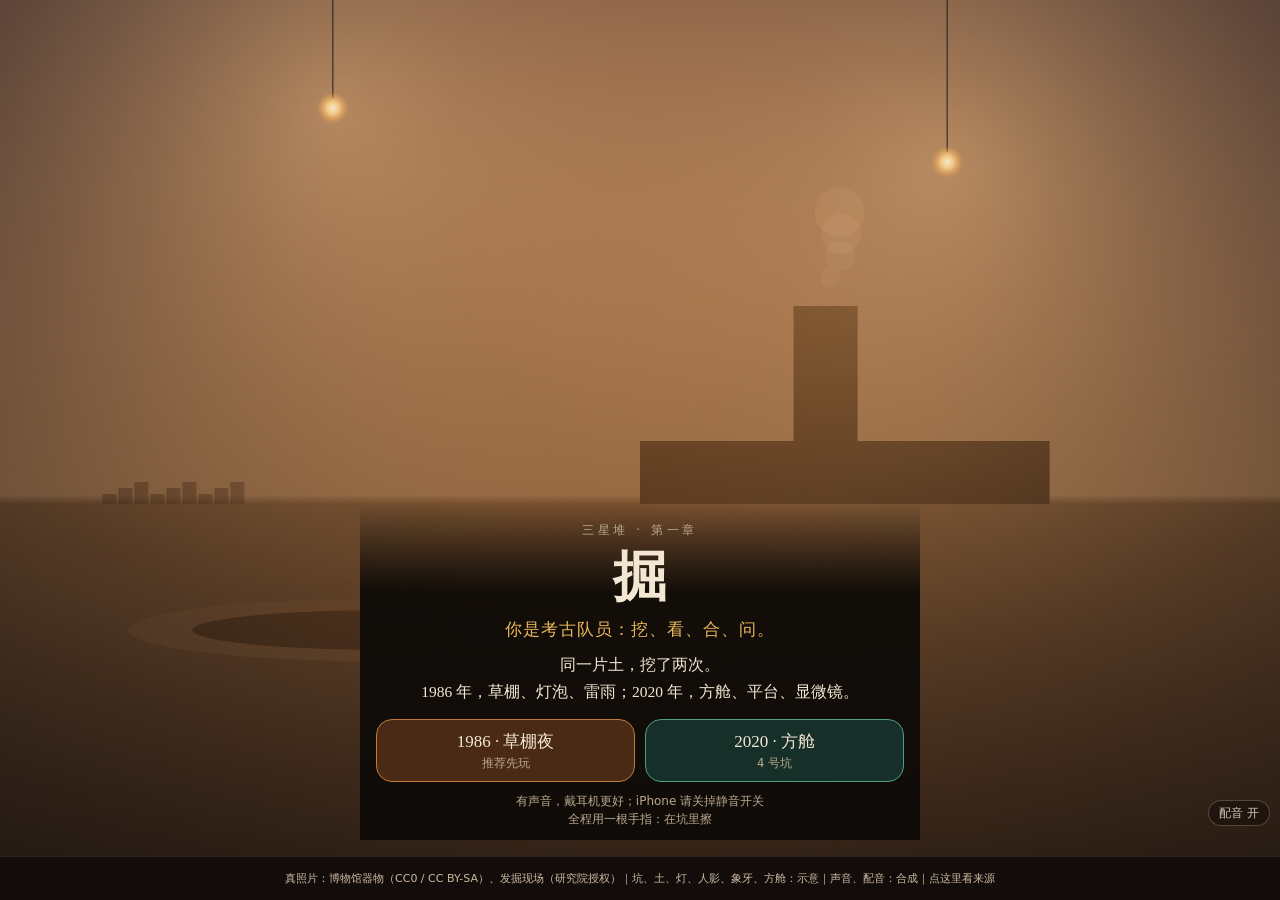
==== commit e661f480: "v0.5：硬土先磨后掉、研究院授权的发掘现场照片、立体光影、配音（开源模型合成，可关）" ====
--- a/index.html
+++ b/index.html
@@ -19,6 +19,7 @@
 <canvas id="c" aria-label="坑"></canvas>
 <header id="top"><span id="when"></span><span id="where"></span></header>
 <div id="say" aria-live="polite"></div>
+<button id="voBtn" class="vo" aria-pressed="true" aria-label="配音开关">配音 开</button>
 <div id="hint" aria-live="polite"></div>
 <div id="hud"></div>
 <div id="choice" class="hide"></div>
@@ -46,7 +47,7 @@
   <div class="gnav"><button class="btn" data-g="prev" aria-label="上一件">‹</button><button class="btn" data-g="play">暂停</button><button class="btn" data-g="next" aria-label="下一件">›</button><button class="btn" data-g="close">返回</button></div>
   <div class="gbar"><i></i></div>
 </section>
-<footer id="honest" role="button" tabindex="0" aria-label="打开来源">真照片：博物馆里修复后的器物（CC0 / CC BY-SA）｜坑、土、灯、人影、象牙、方舱：示意｜声音：合成｜点这里看来源</footer>
+<footer id="honest" role="button" tabindex="0" aria-label="打开来源">真照片：博物馆器物（CC0 / CC BY-SA）、发掘现场（研究院授权）｜坑、土、灯、人影、象牙、方舱：示意｜声音、配音：合成｜点这里看来源</footer>
 <script src="js/audio.js"></script>
 <script src="js/app.js"></script>
 </body>
--- a/style.css
+++ b/style.css
@@ -1 +1 @@
-:root{--bg:#0d0a07;--ink:#f3e7d4;--dim:#bba98f;--gold:#e9b85c;--jade:#9fd0b8;--safeB:env(safe-area-inset-bottom,0px);--safeT:env(safe-area-inset-top,0px)}*{box-sizing:border-box;-webkit-tap-highlight-color:transparent}html,body{margin:0;height:100%;background:var(--bg);color:var(--ink);overflow:hidden;font-family:Songti SC,STSong,"Noto Serif CJK SC","Source Han Serif SC","Noto Serif SC",serif;-webkit-user-select:none;user-select:none;-webkit-touch-callout:none;touch-action:none}#c{position:fixed;inset:0;width:100%;height:100%;display:block}#top{position:fixed;top:calc(10px + var(--safeT));left:0;right:0;text-align:center;font-size:14px;letter-spacing:.1em;color:var(--dim);pointer-events:none;opacity:0;transition:opacity .6s;text-shadow:0 1px 6px #000}#top.on{opacity:1}#top #where{margin-left:.8em}#say{position:fixed;left:6%;right:6%;top:calc(46px + var(--safeT));text-align:center;font-size:19px;line-height:1.6;pointer-events:none;opacity:0;transition:opacity .6s;text-shadow:0 1px 10px #000,0 0 3px #000,0 0 1px #000}#say.on{opacity:1}#say .src{display:block;font-size:12.5px;color:#dccab3;margin-top:4px;letter-spacing:.02em}#say .tap{display:block;font:12px/1.4 system-ui,sans-serif;color:var(--dim);margin-top:6px;opacity:.8}#hint{position:fixed;left:50%;transform:translate(-50%);width:max-content;max-width:90vw;box-sizing:border-box;bottom:calc(122px + var(--safeB));text-align:center;font-size:15.5px;color:var(--ink);pointer-events:none;opacity:0;transition:opacity .4s;background:#0e0906b8;border-radius:999px;padding:7px 16px}#hint.on{opacity:.96}#hint.warn{background:#78180ed9}#hud{position:fixed;left:0;right:0;top:calc(30px + var(--safeT));font:11.5px/1.5 system-ui,-apple-system,PingFang SC,sans-serif;color:var(--dim);text-align:center;pointer-events:none;text-shadow:0 1px 4px #000;white-space:pre}#tools{position:fixed;left:0;right:0;bottom:calc(52px + var(--safeB));display:flex;gap:8px;justify-content:center;padding:8px 10px;z-index:9}#tools button,#choice button{font:15px/1.2 inherit;font-family:inherit;color:var(--ink);background:#1d140ecc;border:1px solid #5a4330;border-radius:999px;padding:11px 16px;min-height:44px;cursor:pointer}#tools button.on{background:#5a3417;border-color:#e0954a}#tools button.glow{animation:glow 1s ease-in-out infinite alternate}@keyframes glow{0%{box-shadow:0 0 #e9b85c00}to{box-shadow:0 0 16px #e9b85ccc;border-color:#e9b85c}}#tools button small{display:block;font:11px/1.2 system-ui,sans-serif;color:var(--dim)}#choice{position:fixed;left:50%;transform:translate(-50%);bottom:calc(120px + var(--safeB));display:flex;flex-direction:column;gap:8px;width:min(420px,88%);z-index:11}#choice button{border-radius:14px;text-align:left;background:#1d140ef0}#choice button small{display:block;font:12px/1.4 system-ui,sans-serif;color:var(--dim);margin-top:2px}#honest{position:fixed;left:0;right:0;bottom:0;padding:6px 10px calc(6px + var(--safeB));background:#120d0a;color:#cdb9a1;font:11px/1.45 system-ui,-apple-system,PingFang SC,Noto Sans CJK SC,sans-serif;text-align:center;border-top:1px solid #2a211a;z-index:20;cursor:pointer;min-height:44px;display:flex;align-items:center;justify-content:center}.sheet{position:fixed;left:50%;transform:translate(-50%);width:min(560px,92%);z-index:12}#intro{bottom:calc(60px + var(--safeB));text-align:center;padding:18px 16px 12px;background:linear-gradient(#0d0a0700,#0d0a07ee 26%)}#intro .kicker{margin:0;font:12px/1.4 system-ui,sans-serif;letter-spacing:.3em;color:var(--dim)}#intro h1{font-size:54px;margin:2px 0 0;letter-spacing:.3em;text-indent:.3em;font-weight:600}#intro .line{margin:4px 0 10px;color:var(--gold);font-size:17px;letter-spacing:.06em}#intro .q{margin:0 0 14px;font-size:15.5px;line-height:1.75}#intro .two{display:flex;gap:10px;justify-content:center}#intro .small{font:12px/1.5 system-ui,sans-serif;color:var(--dim);margin:10px 0 0}.btn{font:inherit;color:var(--ink);background:#2a1d14;border:1px solid #6b4b2f;border-radius:999px;padding:10px 22px;min-height:44px;min-width:44px;cursor:pointer}.btn.main{font-size:17px;padding:10px 18px;background:#4a2a14;border-color:#c07a3a;border-radius:16px;flex:1 1 0}.btn.main.alt{background:#163029;border-color:#4f9c86}.btn small{display:block;font:11.5px/1.4 system-ui,sans-serif;color:var(--dim);margin-top:2px}.hide{display:none!important}#card{bottom:calc(58px + var(--safeB));max-height:calc(100vh - 120px);overflow:auto;background:#140e0bf4;border:1px solid #3d2e22;border-radius:14px;padding:14px 16px 12px;font-size:15px;line-height:1.7;touch-action:pan-y;-webkit-user-select:text;user-select:text}#card h2{font-size:18px;margin:0 0 6px;color:var(--gold);font-weight:600}#card h3{font-size:15.5px;margin:14px 0 4px}#card p{margin:.4em 0}#card .lv{display:inline-block;font:11px/1.6 system-ui,sans-serif;color:#1a120c;background:#d8b27a;border-radius:4px;padding:0 5px;margin-right:4px;vertical-align:1px}#card .lv.g{background:#9fc1a3}#card .lv.d{background:#e2a39a}#card .lv.s{background:#b9b2d9}#card img{max-width:100%;max-height:42vh;border-radius:8px;display:block;margin:6px auto}#card .cite{font:12px/1.5 system-ui,sans-serif;color:var(--dim)}#card ol,#card ul{padding-left:1.2em;margin:.3em 0}#cardBtns{display:flex;gap:8px;flex-wrap:wrap;justify-content:center;margin-top:10px;position:sticky;bottom:-12px;background:#140e0bf4;padding:6px 0 4px}#cardBtns .btn{flex:1 1 auto}@media (min-width:900px){#say{font-size:22px}#hint{font-size:17px}}@media (prefers-reduced-motion:reduce){#say,#hint,#top{transition:none}#tools button.glow{animation:none;border-color:#e9b85c}}#intro .q span{display:inline-block;white-space:nowrap}.btn.main{white-space:nowrap}@media (max-width:400px){#intro .line{font-size:15.5px;letter-spacing:.02em}#intro .q{font-size:14.5px}.btn.main{font-size:15.5px;padding:10px}#intro h1{font-size:46px}}#rotate{display:none}@media (orientation:landscape) and (max-height:500px) and (pointer:coarse){#rotate{display:flex;position:fixed;inset:0;z-index:99;background:#0d0a07f2;align-items:center;justify-content:center;text-align:center;font-size:22px;line-height:1.6}#rotate small{font:14px/1.5 system-ui,sans-serif;color:var(--dim)}}#cardBody img.saveimg{width:100%;height:auto;max-height:none;border-radius:8px;-webkit-touch-callout:default;user-select:auto;pointer-events:auto}table.cmp{width:100%;border-collapse:collapse;font-size:14px;line-height:1.45;margin:6px 0 8px}table.cmp th,table.cmp td{border-top:1px solid #3d2e22;padding:6px 4px;vertical-align:top;text-align:left}table.cmp th{color:var(--dim);font-weight:400;white-space:nowrap}table.cmp tr:first-child th{color:var(--gold)}#intro #galBtn{margin-top:10px;border-color:#c9a25f;color:var(--gold)}#gal{position:fixed;inset:0;z-index:40;background:#0b0806;overflow:hidden;touch-action:pan-y}#gal .gbg{position:absolute;inset:-40px;background-size:cover;background-position:center;filter:blur(28px) brightness(.35);transition:background-image .6s}#gal .gimg{position:absolute;left:0;right:0;top:calc(8px + var(--safeT));margin:auto;width:100%;height:58vh;object-fit:contain;object-position:50% 70%;opacity:0;transition:opacity .7s;transform-origin:50% 45%}#gal .gimg.on{opacity:1;animation:kb 10s ease-out forwards}@keyframes kb{0%{transform:scale(1)}to{transform:scale(1.07)}}#gal .gtxt{position:absolute;left:0;right:0;bottom:calc(64px + var(--safeB));max-height:calc(42vh - 64px);overflow:auto;padding:14px max(16px,calc(50% - 280px)) 6px;background:linear-gradient(#0b080600,#0b0806e8 22px);font-size:15px;line-height:1.65;-webkit-user-select:text;user-select:text}#gal .gk{margin:0;font:12px/1.4 system-ui,sans-serif;letter-spacing:.12em;color:var(--dim)}#gal h2{margin:2px 0 4px;font-size:22px;font-weight:600;color:var(--gold);letter-spacing:.06em}#gal .gbody p{margin:.3em 0}#gal .gcred{margin:.5em 0 0;font:11.5px/1.5 system-ui,sans-serif;color:#a8977f}#gal .lv{display:inline-block;font:11px/1.6 system-ui,sans-serif;color:#1a120c;background:#d8b27a;border-radius:4px;padding:0 5px;margin-right:4px;vertical-align:1px}#gal .lv.g{background:#9fc1a3}#gal .lv.d{background:#e2a39a}#gal .lv.s{background:#b9b2d9}#gal .gnav{position:absolute;left:0;right:0;bottom:calc(12px + var(--safeB));display:flex;gap:8px;justify-content:center;padding:0 10px}#gal .gnav .btn{background:#1d140ecc;padding:8px 16px}#gal .gnav [data-g=prev],#gal .gnav [data-g=next]{font-size:22px;line-height:1;padding:6px 18px}#gal .gbar{position:absolute;left:0;right:0;top:0;height:3px;background:#ffffff14}#gal .gbar i{display:block;height:100%;width:0;background:var(--gold)}#gal .gbar i.run{animation:gbar 9s linear forwards}#gal.paused .gbar i{animation-play-state:paused}@keyframes gbar{to{width:100%}}#gal.text .gtxt{top:18vh;bottom:calc(64px + var(--safeB));max-height:none;background:none}@media (min-width:900px){#gal .gimg{height:62vh}#gal .gtxt{font-size:16px}}@media (prefers-reduced-motion:reduce){#gal .gimg.on{animation:none}#gal .gimg{transition:none}}#gal .gq{font:12.5px/1.55 system-ui,sans-serif;color:#b8a78f}#gal .gimg,#gal .gbg{pointer-events:none;-webkit-user-drag:none}#card a{color:var(--gold)}
+:root{--bg:#0d0a07;--ink:#f3e7d4;--dim:#bba98f;--gold:#e9b85c;--jade:#9fd0b8;--safeB:env(safe-area-inset-bottom,0px);--safeT:env(safe-area-inset-top,0px)}*{box-sizing:border-box;-webkit-tap-highlight-color:transparent}html,body{margin:0;height:100%;background:var(--bg);color:var(--ink);overflow:hidden;font-family:Songti SC,STSong,"Noto Serif CJK SC","Source Han Serif SC","Noto Serif SC",serif;-webkit-user-select:none;user-select:none;-webkit-touch-callout:none;touch-action:none}#c{position:fixed;inset:0;width:100%;height:100%;display:block}#top{position:fixed;top:calc(10px + var(--safeT));left:0;right:0;text-align:center;font-size:14px;letter-spacing:.1em;color:var(--dim);pointer-events:none;opacity:0;transition:opacity .6s;text-shadow:0 1px 6px #000}#top.on{opacity:1}#top #where{margin-left:.8em}#say{position:fixed;left:6%;right:6%;top:calc(46px + var(--safeT));text-align:center;font-size:19px;line-height:1.6;pointer-events:none;opacity:0;transition:opacity .6s;text-shadow:0 1px 10px #000,0 0 3px #000,0 0 1px #000}#say.on{opacity:1}#say .src{display:block;font-size:12.5px;color:#dccab3;margin-top:4px;letter-spacing:.02em}#say .tap{display:block;font:12px/1.4 system-ui,sans-serif;color:var(--dim);margin-top:6px;opacity:.8}#hint{position:fixed;left:50%;transform:translate(-50%);width:max-content;max-width:90vw;box-sizing:border-box;bottom:calc(122px + var(--safeB));text-align:center;font-size:15.5px;color:var(--ink);pointer-events:none;opacity:0;transition:opacity .4s;background:#0e0906b8;border-radius:999px;padding:7px 16px}#hint.on{opacity:.96}#hint.warn{background:#78180ed9}#hud{position:fixed;left:0;right:0;top:calc(30px + var(--safeT));font:11.5px/1.5 system-ui,-apple-system,PingFang SC,sans-serif;color:var(--dim);text-align:center;pointer-events:none;text-shadow:0 1px 4px #000;white-space:pre}#tools{position:fixed;left:0;right:0;bottom:calc(52px + var(--safeB));display:flex;gap:8px;justify-content:center;padding:8px 10px;z-index:9}#tools button,#choice button{font:15px/1.2 inherit;font-family:inherit;color:var(--ink);background:#1d140ecc;border:1px solid #5a4330;border-radius:999px;padding:11px 16px;min-height:44px;cursor:pointer}#tools button.on{background:#5a3417;border-color:#e0954a}#tools button.glow{animation:glow 1s ease-in-out infinite alternate}@keyframes glow{0%{box-shadow:0 0 #e9b85c00}to{box-shadow:0 0 16px #e9b85ccc;border-color:#e9b85c}}#tools button small{display:block;font:11px/1.2 system-ui,sans-serif;color:var(--dim)}#choice{position:fixed;left:50%;transform:translate(-50%);bottom:calc(120px + var(--safeB));display:flex;flex-direction:column;gap:8px;width:min(420px,88%);z-index:11}#choice button{border-radius:14px;text-align:left;background:#1d140ef0}#choice button small{display:block;font:12px/1.4 system-ui,sans-serif;color:var(--dim);margin-top:2px}#honest{position:fixed;left:0;right:0;bottom:0;padding:6px 10px calc(6px + var(--safeB));background:#120d0a;color:#cdb9a1;font:11px/1.45 system-ui,-apple-system,PingFang SC,Noto Sans CJK SC,sans-serif;text-align:center;border-top:1px solid #2a211a;z-index:20;cursor:pointer;min-height:44px;display:flex;align-items:center;justify-content:center}.sheet{position:fixed;left:50%;transform:translate(-50%);width:min(560px,92%);z-index:12}#intro{bottom:calc(60px + var(--safeB));text-align:center;padding:18px 16px 12px;background:linear-gradient(#0d0a0700,#0d0a07ee 26%)}#intro .kicker{margin:0;font:12px/1.4 system-ui,sans-serif;letter-spacing:.3em;color:var(--dim)}#intro h1{font-size:54px;margin:2px 0 0;letter-spacing:.3em;text-indent:.3em;font-weight:600}#intro .line{margin:4px 0 10px;color:var(--gold);font-size:17px;letter-spacing:.06em}#intro .q{margin:0 0 14px;font-size:15.5px;line-height:1.75}#intro .two{display:flex;gap:10px;justify-content:center}#intro .small{font:12px/1.5 system-ui,sans-serif;color:var(--dim);margin:10px 0 0}.btn{font:inherit;color:var(--ink);background:#2a1d14;border:1px solid #6b4b2f;border-radius:999px;padding:10px 22px;min-height:44px;min-width:44px;cursor:pointer}.btn.main{font-size:17px;padding:10px 18px;background:#4a2a14;border-color:#c07a3a;border-radius:16px;flex:1 1 0}.btn.main.alt{background:#163029;border-color:#4f9c86}.btn small{display:block;font:11.5px/1.4 system-ui,sans-serif;color:var(--dim);margin-top:2px}.hide{display:none!important}#card{bottom:calc(58px + var(--safeB));max-height:calc(100vh - 120px);overflow:auto;background:#140e0bf4;border:1px solid #3d2e22;border-radius:14px;padding:14px 16px 12px;font-size:15px;line-height:1.7;touch-action:pan-y;-webkit-user-select:text;user-select:text}#card h2{font-size:18px;margin:0 0 6px;color:var(--gold);font-weight:600}#card h3{font-size:15.5px;margin:14px 0 4px}#card p{margin:.4em 0}#card .lv{display:inline-block;font:11px/1.6 system-ui,sans-serif;color:#1a120c;background:#d8b27a;border-radius:4px;padding:0 5px;margin-right:4px;vertical-align:1px}#card .lv.g{background:#9fc1a3}#card .lv.d{background:#e2a39a}#card .lv.s{background:#b9b2d9}#card img{max-width:100%;max-height:42vh;border-radius:8px;display:block;margin:6px auto}#card .cite{font:12px/1.5 system-ui,sans-serif;color:var(--dim)}#card ol,#card ul{padding-left:1.2em;margin:.3em 0}#cardBtns{display:flex;gap:8px;flex-wrap:wrap;justify-content:center;margin-top:10px;position:sticky;bottom:-12px;background:#140e0bf4;padding:6px 0 4px}#cardBtns .btn{flex:1 1 auto}@media (min-width:900px){#say{font-size:22px}#hint{font-size:17px}}@media (prefers-reduced-motion:reduce){#say,#hint,#top{transition:none}#tools button.glow{animation:none;border-color:#e9b85c}}#intro .q span{display:inline-block;white-space:nowrap}.btn.main{white-space:nowrap}@media (max-width:400px){#intro .line{font-size:15.5px;letter-spacing:.02em}#intro .q{font-size:14.5px}.btn.main{font-size:15.5px;padding:10px}#intro h1{font-size:46px}}#rotate{display:none}@media (orientation:landscape) and (max-height:500px) and (pointer:coarse){#rotate{display:flex;position:fixed;inset:0;z-index:99;background:#0d0a07f2;align-items:center;justify-content:center;text-align:center;font-size:22px;line-height:1.6}#rotate small{font:14px/1.5 system-ui,sans-serif;color:var(--dim)}}#cardBody img.saveimg{width:100%;height:auto;max-height:none;border-radius:8px;-webkit-touch-callout:default;user-select:auto;pointer-events:auto}table.cmp{width:100%;border-collapse:collapse;font-size:14px;line-height:1.45;margin:6px 0 8px}table.cmp th,table.cmp td{border-top:1px solid #3d2e22;padding:6px 4px;vertical-align:top;text-align:left}table.cmp th{color:var(--dim);font-weight:400;white-space:nowrap}table.cmp tr:first-child th{color:var(--gold)}#intro #galBtn{margin-top:10px;border-color:#c9a25f;color:var(--gold)}#gal{position:fixed;inset:0;z-index:40;background:#0b0806;overflow:hidden;touch-action:pan-y}#gal .gbg{position:absolute;inset:-40px;background-size:cover;background-position:center;filter:blur(28px) brightness(.35);transition:background-image .6s}#gal .gimg{position:absolute;left:0;right:0;top:calc(8px + var(--safeT));margin:auto;width:100%;height:58vh;object-fit:contain;object-position:50% 70%;opacity:0;transition:opacity .7s;transform-origin:50% 45%}#gal .gimg.on{opacity:1;animation:kb 10s ease-out forwards}@keyframes kb{0%{transform:scale(1)}to{transform:scale(1.07)}}#gal .gtxt{position:absolute;left:0;right:0;bottom:calc(64px + var(--safeB));max-height:calc(42vh - 64px);overflow:auto;padding:14px max(16px,calc(50% - 280px)) 6px;background:linear-gradient(#0b080600,#0b0806e8 22px);font-size:15px;line-height:1.65;-webkit-user-select:text;user-select:text}#gal .gk{margin:0;font:12px/1.4 system-ui,sans-serif;letter-spacing:.12em;color:var(--dim)}#gal h2{margin:2px 0 4px;font-size:22px;font-weight:600;color:var(--gold);letter-spacing:.06em}#gal .gbody p{margin:.3em 0}#gal .gcred{margin:.5em 0 0;font:11.5px/1.5 system-ui,sans-serif;color:#a8977f}#gal .lv{display:inline-block;font:11px/1.6 system-ui,sans-serif;color:#1a120c;background:#d8b27a;border-radius:4px;padding:0 5px;margin-right:4px;vertical-align:1px}#gal .lv.g{background:#9fc1a3}#gal .lv.d{background:#e2a39a}#gal .lv.s{background:#b9b2d9}#gal .gnav{position:absolute;left:0;right:0;bottom:calc(12px + var(--safeB));display:flex;gap:8px;justify-content:center;padding:0 10px}#gal .gnav .btn{background:#1d140ecc;padding:8px 16px}#gal .gnav [data-g=prev],#gal .gnav [data-g=next]{font-size:22px;line-height:1;padding:6px 18px}#gal .gbar{position:absolute;left:0;right:0;top:0;height:3px;background:#ffffff14}#gal .gbar i{display:block;height:100%;width:0;background:var(--gold)}#gal .gbar i.run{animation:gbar 9s linear forwards}#gal.paused .gbar i{animation-play-state:paused}@keyframes gbar{to{width:100%}}#gal.text .gtxt{top:18vh;bottom:calc(64px + var(--safeB));max-height:none;background:none}@media (min-width:900px){#gal .gimg{height:62vh}#gal .gtxt{font-size:16px}}@media (prefers-reduced-motion:reduce){#gal .gimg.on{animation:none}#gal .gimg{transition:none}}#gal .gq{font:12.5px/1.55 system-ui,sans-serif;color:#b8a78f}#gal .gimg,#gal .gbg{pointer-events:none;-webkit-user-drag:none}#card a{color:var(--gold)}#voBtn{position:fixed;right:10px;bottom:calc(env(safe-area-inset-bottom,0px) + 74px);z-index:30;font:12px/1 system-ui,sans-serif;color:#fff0dccc;background:#140e0a8c;border:1px solid rgba(255,220,170,.25);border-radius:14px;padding:6px 10px}#voBtn[aria-pressed=false]{opacity:.55}
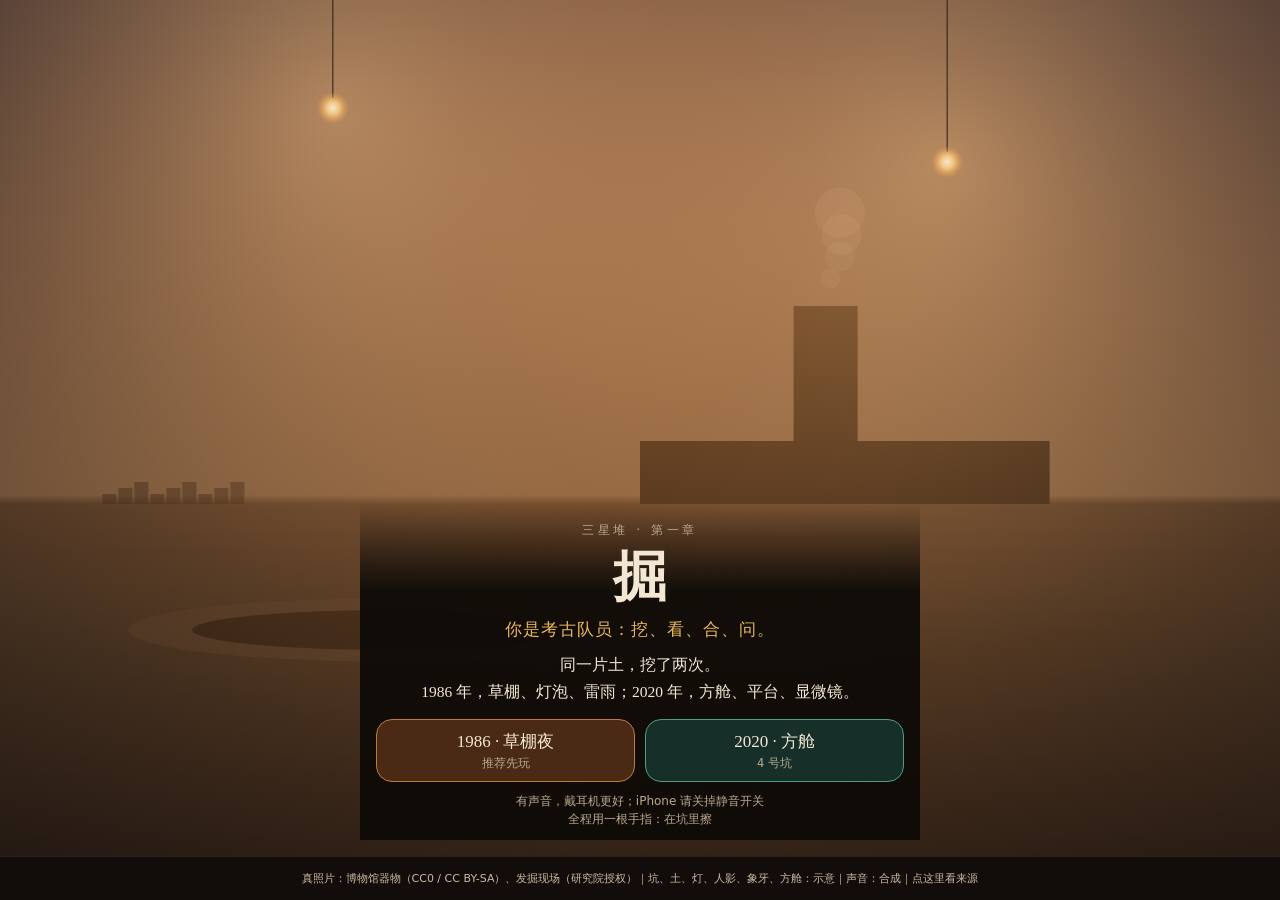
==== commit 96507d91: "v0.6：“我们”、硬土下两层软土（示意）、去掉配音、第二章“看”试做：纵目面具 3D 示意模型（look.html）" ====
--- a/index.html
+++ b/index.html
@@ -19,7 +19,6 @@
 <canvas id="c" aria-label="坑"></canvas>
 <header id="top"><span id="when"></span><span id="where"></span></header>
 <div id="say" aria-live="polite"></div>
-<button id="voBtn" class="vo" aria-pressed="true" aria-label="配音开关">配音 开</button>
 <div id="hint" aria-live="polite"></div>
 <div id="hud"></div>
 <div id="choice" class="hide"></div>
@@ -47,7 +46,7 @@
   <div class="gnav"><button class="btn" data-g="prev" aria-label="上一件">‹</button><button class="btn" data-g="play">暂停</button><button class="btn" data-g="next" aria-label="下一件">›</button><button class="btn" data-g="close">返回</button></div>
   <div class="gbar"><i></i></div>
 </section>
-<footer id="honest" role="button" tabindex="0" aria-label="打开来源">真照片：博物馆器物（CC0 / CC BY-SA）、发掘现场（研究院授权）｜坑、土、灯、人影、象牙、方舱：示意｜声音、配音：合成｜点这里看来源</footer>
+<footer id="honest" role="button" tabindex="0" aria-label="打开来源">真照片：博物馆器物（CC0 / CC BY-SA）、发掘现场（研究院授权）｜坑、土、灯、人影、象牙、方舱：示意｜声音：合成｜点这里看来源</footer>
 <script src="js/audio.js"></script>
 <script src="js/app.js"></script>
 </body>
--- a/style.css
+++ b/style.css
@@ -1 +1 @@
-:root{--bg:#0d0a07;--ink:#f3e7d4;--dim:#bba98f;--gold:#e9b85c;--jade:#9fd0b8;--safeB:env(safe-area-inset-bottom,0px);--safeT:env(safe-area-inset-top,0px)}*{box-sizing:border-box;-webkit-tap-highlight-color:transparent}html,body{margin:0;height:100%;background:var(--bg);color:var(--ink);overflow:hidden;font-family:Songti SC,STSong,"Noto Serif CJK SC","Source Han Serif SC","Noto Serif SC",serif;-webkit-user-select:none;user-select:none;-webkit-touch-callout:none;touch-action:none}#c{position:fixed;inset:0;width:100%;height:100%;display:block}#top{position:fixed;top:calc(10px + var(--safeT));left:0;right:0;text-align:center;font-size:14px;letter-spacing:.1em;color:var(--dim);pointer-events:none;opacity:0;transition:opacity .6s;text-shadow:0 1px 6px #000}#top.on{opacity:1}#top #where{margin-left:.8em}#say{position:fixed;left:6%;right:6%;top:calc(46px + var(--safeT));text-align:center;font-size:19px;line-height:1.6;pointer-events:none;opacity:0;transition:opacity .6s;text-shadow:0 1px 10px #000,0 0 3px #000,0 0 1px #000}#say.on{opacity:1}#say .src{display:block;font-size:12.5px;color:#dccab3;margin-top:4px;letter-spacing:.02em}#say .tap{display:block;font:12px/1.4 system-ui,sans-serif;color:var(--dim);margin-top:6px;opacity:.8}#hint{position:fixed;left:50%;transform:translate(-50%);width:max-content;max-width:90vw;box-sizing:border-box;bottom:calc(122px + var(--safeB));text-align:center;font-size:15.5px;color:var(--ink);pointer-events:none;opacity:0;transition:opacity .4s;background:#0e0906b8;border-radius:999px;padding:7px 16px}#hint.on{opacity:.96}#hint.warn{background:#78180ed9}#hud{position:fixed;left:0;right:0;top:calc(30px + var(--safeT));font:11.5px/1.5 system-ui,-apple-system,PingFang SC,sans-serif;color:var(--dim);text-align:center;pointer-events:none;text-shadow:0 1px 4px #000;white-space:pre}#tools{position:fixed;left:0;right:0;bottom:calc(52px + var(--safeB));display:flex;gap:8px;justify-content:center;padding:8px 10px;z-index:9}#tools button,#choice button{font:15px/1.2 inherit;font-family:inherit;color:var(--ink);background:#1d140ecc;border:1px solid #5a4330;border-radius:999px;padding:11px 16px;min-height:44px;cursor:pointer}#tools button.on{background:#5a3417;border-color:#e0954a}#tools button.glow{animation:glow 1s ease-in-out infinite alternate}@keyframes glow{0%{box-shadow:0 0 #e9b85c00}to{box-shadow:0 0 16px #e9b85ccc;border-color:#e9b85c}}#tools button small{display:block;font:11px/1.2 system-ui,sans-serif;color:var(--dim)}#choice{position:fixed;left:50%;transform:translate(-50%);bottom:calc(120px + var(--safeB));display:flex;flex-direction:column;gap:8px;width:min(420px,88%);z-index:11}#choice button{border-radius:14px;text-align:left;background:#1d140ef0}#choice button small{display:block;font:12px/1.4 system-ui,sans-serif;color:var(--dim);margin-top:2px}#honest{position:fixed;left:0;right:0;bottom:0;padding:6px 10px calc(6px + var(--safeB));background:#120d0a;color:#cdb9a1;font:11px/1.45 system-ui,-apple-system,PingFang SC,Noto Sans CJK SC,sans-serif;text-align:center;border-top:1px solid #2a211a;z-index:20;cursor:pointer;min-height:44px;display:flex;align-items:center;justify-content:center}.sheet{position:fixed;left:50%;transform:translate(-50%);width:min(560px,92%);z-index:12}#intro{bottom:calc(60px + var(--safeB));text-align:center;padding:18px 16px 12px;background:linear-gradient(#0d0a0700,#0d0a07ee 26%)}#intro .kicker{margin:0;font:12px/1.4 system-ui,sans-serif;letter-spacing:.3em;color:var(--dim)}#intro h1{font-size:54px;margin:2px 0 0;letter-spacing:.3em;text-indent:.3em;font-weight:600}#intro .line{margin:4px 0 10px;color:var(--gold);font-size:17px;letter-spacing:.06em}#intro .q{margin:0 0 14px;font-size:15.5px;line-height:1.75}#intro .two{display:flex;gap:10px;justify-content:center}#intro .small{font:12px/1.5 system-ui,sans-serif;color:var(--dim);margin:10px 0 0}.btn{font:inherit;color:var(--ink);background:#2a1d14;border:1px solid #6b4b2f;border-radius:999px;padding:10px 22px;min-height:44px;min-width:44px;cursor:pointer}.btn.main{font-size:17px;padding:10px 18px;background:#4a2a14;border-color:#c07a3a;border-radius:16px;flex:1 1 0}.btn.main.alt{background:#163029;border-color:#4f9c86}.btn small{display:block;font:11.5px/1.4 system-ui,sans-serif;color:var(--dim);margin-top:2px}.hide{display:none!important}#card{bottom:calc(58px + var(--safeB));max-height:calc(100vh - 120px);overflow:auto;background:#140e0bf4;border:1px solid #3d2e22;border-radius:14px;padding:14px 16px 12px;font-size:15px;line-height:1.7;touch-action:pan-y;-webkit-user-select:text;user-select:text}#card h2{font-size:18px;margin:0 0 6px;color:var(--gold);font-weight:600}#card h3{font-size:15.5px;margin:14px 0 4px}#card p{margin:.4em 0}#card .lv{display:inline-block;font:11px/1.6 system-ui,sans-serif;color:#1a120c;background:#d8b27a;border-radius:4px;padding:0 5px;margin-right:4px;vertical-align:1px}#card .lv.g{background:#9fc1a3}#card .lv.d{background:#e2a39a}#card .lv.s{background:#b9b2d9}#card img{max-width:100%;max-height:42vh;border-radius:8px;display:block;margin:6px auto}#card .cite{font:12px/1.5 system-ui,sans-serif;color:var(--dim)}#card ol,#card ul{padding-left:1.2em;margin:.3em 0}#cardBtns{display:flex;gap:8px;flex-wrap:wrap;justify-content:center;margin-top:10px;position:sticky;bottom:-12px;background:#140e0bf4;padding:6px 0 4px}#cardBtns .btn{flex:1 1 auto}@media (min-width:900px){#say{font-size:22px}#hint{font-size:17px}}@media (prefers-reduced-motion:reduce){#say,#hint,#top{transition:none}#tools button.glow{animation:none;border-color:#e9b85c}}#intro .q span{display:inline-block;white-space:nowrap}.btn.main{white-space:nowrap}@media (max-width:400px){#intro .line{font-size:15.5px;letter-spacing:.02em}#intro .q{font-size:14.5px}.btn.main{font-size:15.5px;padding:10px}#intro h1{font-size:46px}}#rotate{display:none}@media (orientation:landscape) and (max-height:500px) and (pointer:coarse){#rotate{display:flex;position:fixed;inset:0;z-index:99;background:#0d0a07f2;align-items:center;justify-content:center;text-align:center;font-size:22px;line-height:1.6}#rotate small{font:14px/1.5 system-ui,sans-serif;color:var(--dim)}}#cardBody img.saveimg{width:100%;height:auto;max-height:none;border-radius:8px;-webkit-touch-callout:default;user-select:auto;pointer-events:auto}table.cmp{width:100%;border-collapse:collapse;font-size:14px;line-height:1.45;margin:6px 0 8px}table.cmp th,table.cmp td{border-top:1px solid #3d2e22;padding:6px 4px;vertical-align:top;text-align:left}table.cmp th{color:var(--dim);font-weight:400;white-space:nowrap}table.cmp tr:first-child th{color:var(--gold)}#intro #galBtn{margin-top:10px;border-color:#c9a25f;color:var(--gold)}#gal{position:fixed;inset:0;z-index:40;background:#0b0806;overflow:hidden;touch-action:pan-y}#gal .gbg{position:absolute;inset:-40px;background-size:cover;background-position:center;filter:blur(28px) brightness(.35);transition:background-image .6s}#gal .gimg{position:absolute;left:0;right:0;top:calc(8px + var(--safeT));margin:auto;width:100%;height:58vh;object-fit:contain;object-position:50% 70%;opacity:0;transition:opacity .7s;transform-origin:50% 45%}#gal .gimg.on{opacity:1;animation:kb 10s ease-out forwards}@keyframes kb{0%{transform:scale(1)}to{transform:scale(1.07)}}#gal .gtxt{position:absolute;left:0;right:0;bottom:calc(64px + var(--safeB));max-height:calc(42vh - 64px);overflow:auto;padding:14px max(16px,calc(50% - 280px)) 6px;background:linear-gradient(#0b080600,#0b0806e8 22px);font-size:15px;line-height:1.65;-webkit-user-select:text;user-select:text}#gal .gk{margin:0;font:12px/1.4 system-ui,sans-serif;letter-spacing:.12em;color:var(--dim)}#gal h2{margin:2px 0 4px;font-size:22px;font-weight:600;color:var(--gold);letter-spacing:.06em}#gal .gbody p{margin:.3em 0}#gal .gcred{margin:.5em 0 0;font:11.5px/1.5 system-ui,sans-serif;color:#a8977f}#gal .lv{display:inline-block;font:11px/1.6 system-ui,sans-serif;color:#1a120c;background:#d8b27a;border-radius:4px;padding:0 5px;margin-right:4px;vertical-align:1px}#gal .lv.g{background:#9fc1a3}#gal .lv.d{background:#e2a39a}#gal .lv.s{background:#b9b2d9}#gal .gnav{position:absolute;left:0;right:0;bottom:calc(12px + var(--safeB));display:flex;gap:8px;justify-content:center;padding:0 10px}#gal .gnav .btn{background:#1d140ecc;padding:8px 16px}#gal .gnav [data-g=prev],#gal .gnav [data-g=next]{font-size:22px;line-height:1;padding:6px 18px}#gal .gbar{position:absolute;left:0;right:0;top:0;height:3px;background:#ffffff14}#gal .gbar i{display:block;height:100%;width:0;background:var(--gold)}#gal .gbar i.run{animation:gbar 9s linear forwards}#gal.paused .gbar i{animation-play-state:paused}@keyframes gbar{to{width:100%}}#gal.text .gtxt{top:18vh;bottom:calc(64px + var(--safeB));max-height:none;background:none}@media (min-width:900px){#gal .gimg{height:62vh}#gal .gtxt{font-size:16px}}@media (prefers-reduced-motion:reduce){#gal .gimg.on{animation:none}#gal .gimg{transition:none}}#gal .gq{font:12.5px/1.55 system-ui,sans-serif;color:#b8a78f}#gal .gimg,#gal .gbg{pointer-events:none;-webkit-user-drag:none}#card a{color:var(--gold)}#voBtn{position:fixed;right:10px;bottom:calc(env(safe-area-inset-bottom,0px) + 74px);z-index:30;font:12px/1 system-ui,sans-serif;color:#fff0dccc;background:#140e0a8c;border:1px solid rgba(255,220,170,.25);border-radius:14px;padding:6px 10px}#voBtn[aria-pressed=false]{opacity:.55}
+:root{--bg:#0d0a07;--ink:#f3e7d4;--dim:#bba98f;--gold:#e9b85c;--jade:#9fd0b8;--safeB:env(safe-area-inset-bottom,0px);--safeT:env(safe-area-inset-top,0px)}*{box-sizing:border-box;-webkit-tap-highlight-color:transparent}html,body{margin:0;height:100%;background:var(--bg);color:var(--ink);overflow:hidden;font-family:Songti SC,STSong,"Noto Serif CJK SC","Source Han Serif SC","Noto Serif SC",serif;-webkit-user-select:none;user-select:none;-webkit-touch-callout:none;touch-action:none}#c{position:fixed;inset:0;width:100%;height:100%;display:block}#top{position:fixed;top:calc(10px + var(--safeT));left:0;right:0;text-align:center;font-size:14px;letter-spacing:.1em;color:var(--dim);pointer-events:none;opacity:0;transition:opacity .6s;text-shadow:0 1px 6px #000}#top.on{opacity:1}#top #where{margin-left:.8em}#say{position:fixed;left:6%;right:6%;top:calc(46px + var(--safeT));text-align:center;font-size:19px;line-height:1.6;pointer-events:none;opacity:0;transition:opacity .6s;text-shadow:0 1px 10px #000,0 0 3px #000,0 0 1px #000}#say.on{opacity:1}#say .src{display:block;font-size:12.5px;color:#dccab3;margin-top:4px;letter-spacing:.02em}#say .tap{display:block;font:12px/1.4 system-ui,sans-serif;color:var(--dim);margin-top:6px;opacity:.8}#hint{position:fixed;left:50%;transform:translate(-50%);width:max-content;max-width:90vw;box-sizing:border-box;bottom:calc(122px + var(--safeB));text-align:center;font-size:15.5px;color:var(--ink);pointer-events:none;opacity:0;transition:opacity .4s;background:#0e0906b8;border-radius:999px;padding:7px 16px}#hint.on{opacity:.96}#hint.warn{background:#78180ed9}#hud{position:fixed;left:0;right:0;top:calc(30px + var(--safeT));font:11.5px/1.5 system-ui,-apple-system,PingFang SC,sans-serif;color:var(--dim);text-align:center;pointer-events:none;text-shadow:0 1px 4px #000;white-space:pre}#tools{position:fixed;left:0;right:0;bottom:calc(52px + var(--safeB));display:flex;gap:8px;justify-content:center;padding:8px 10px;z-index:9}#tools button,#choice button{font:15px/1.2 inherit;font-family:inherit;color:var(--ink);background:#1d140ecc;border:1px solid #5a4330;border-radius:999px;padding:11px 16px;min-height:44px;cursor:pointer}#tools button.on{background:#5a3417;border-color:#e0954a}#tools button.glow{animation:glow 1s ease-in-out infinite alternate}@keyframes glow{0%{box-shadow:0 0 #e9b85c00}to{box-shadow:0 0 16px #e9b85ccc;border-color:#e9b85c}}#tools button small{display:block;font:11px/1.2 system-ui,sans-serif;color:var(--dim)}#choice{position:fixed;left:50%;transform:translate(-50%);bottom:calc(120px + var(--safeB));display:flex;flex-direction:column;gap:8px;width:min(420px,88%);z-index:11}#choice button{border-radius:14px;text-align:left;background:#1d140ef0}#choice button small{display:block;font:12px/1.4 system-ui,sans-serif;color:var(--dim);margin-top:2px}#honest{position:fixed;left:0;right:0;bottom:0;padding:6px 10px calc(6px + var(--safeB));background:#120d0a;color:#cdb9a1;font:11px/1.45 system-ui,-apple-system,PingFang SC,Noto Sans CJK SC,sans-serif;text-align:center;border-top:1px solid #2a211a;z-index:20;cursor:pointer;min-height:44px;display:flex;align-items:center;justify-content:center}.sheet{position:fixed;left:50%;transform:translate(-50%);width:min(560px,92%);z-index:12}#intro{bottom:calc(60px + var(--safeB));text-align:center;padding:18px 16px 12px;background:linear-gradient(#0d0a0700,#0d0a07ee 26%)}#intro .kicker{margin:0;font:12px/1.4 system-ui,sans-serif;letter-spacing:.3em;color:var(--dim)}#intro h1{font-size:54px;margin:2px 0 0;letter-spacing:.3em;text-indent:.3em;font-weight:600}#intro .line{margin:4px 0 10px;color:var(--gold);font-size:17px;letter-spacing:.06em}#intro .q{margin:0 0 14px;font-size:15.5px;line-height:1.75}#intro .two{display:flex;gap:10px;justify-content:center}#intro .small{font:12px/1.5 system-ui,sans-serif;color:var(--dim);margin:10px 0 0}.btn{font:inherit;color:var(--ink);background:#2a1d14;border:1px solid #6b4b2f;border-radius:999px;padding:10px 22px;min-height:44px;min-width:44px;cursor:pointer}.btn.main{font-size:17px;padding:10px 18px;background:#4a2a14;border-color:#c07a3a;border-radius:16px;flex:1 1 0}.btn.main.alt{background:#163029;border-color:#4f9c86}.btn small{display:block;font:11.5px/1.4 system-ui,sans-serif;color:var(--dim);margin-top:2px}.hide{display:none!important}#card{bottom:calc(58px + var(--safeB));max-height:calc(100vh - 120px);overflow:auto;background:#140e0bf4;border:1px solid #3d2e22;border-radius:14px;padding:14px 16px 12px;font-size:15px;line-height:1.7;touch-action:pan-y;-webkit-user-select:text;user-select:text}#card h2{font-size:18px;margin:0 0 6px;color:var(--gold);font-weight:600}#card h3{font-size:15.5px;margin:14px 0 4px}#card p{margin:.4em 0}#card .lv{display:inline-block;font:11px/1.6 system-ui,sans-serif;color:#1a120c;background:#d8b27a;border-radius:4px;padding:0 5px;margin-right:4px;vertical-align:1px}#card .lv.g{background:#9fc1a3}#card .lv.d{background:#e2a39a}#card .lv.s{background:#b9b2d9}#card img{max-width:100%;max-height:42vh;border-radius:8px;display:block;margin:6px auto}#card .cite{font:12px/1.5 system-ui,sans-serif;color:var(--dim)}#card ol,#card ul{padding-left:1.2em;margin:.3em 0}#cardBtns{display:flex;gap:8px;flex-wrap:wrap;justify-content:center;margin-top:10px;position:sticky;bottom:-12px;background:#140e0bf4;padding:6px 0 4px}#cardBtns .btn{flex:1 1 auto}@media (min-width:900px){#say{font-size:22px}#hint{font-size:17px}}@media (prefers-reduced-motion:reduce){#say,#hint,#top{transition:none}#tools button.glow{animation:none;border-color:#e9b85c}}#intro .q span{display:inline-block;white-space:nowrap}.btn.main{white-space:nowrap}@media (max-width:400px){#intro .line{font-size:15.5px;letter-spacing:.02em}#intro .q{font-size:14.5px}.btn.main{font-size:15.5px;padding:10px}#intro h1{font-size:46px}}#rotate{display:none}@media (orientation:landscape) and (max-height:500px) and (pointer:coarse){#rotate{display:flex;position:fixed;inset:0;z-index:99;background:#0d0a07f2;align-items:center;justify-content:center;text-align:center;font-size:22px;line-height:1.6}#rotate small{font:14px/1.5 system-ui,sans-serif;color:var(--dim)}}#cardBody img.saveimg{width:100%;height:auto;max-height:none;border-radius:8px;-webkit-touch-callout:default;user-select:auto;pointer-events:auto}table.cmp{width:100%;border-collapse:collapse;font-size:14px;line-height:1.45;margin:6px 0 8px}table.cmp th,table.cmp td{border-top:1px solid #3d2e22;padding:6px 4px;vertical-align:top;text-align:left}table.cmp th{color:var(--dim);font-weight:400;white-space:nowrap}table.cmp tr:first-child th{color:var(--gold)}#intro #galBtn{margin-top:10px;border-color:#c9a25f;color:var(--gold)}#gal{position:fixed;inset:0;z-index:40;background:#0b0806;overflow:hidden;touch-action:pan-y}#gal .gbg{position:absolute;inset:-40px;background-size:cover;background-position:center;filter:blur(28px) brightness(.35);transition:background-image .6s}#gal .gimg{position:absolute;left:0;right:0;top:calc(8px + var(--safeT));margin:auto;width:100%;height:58vh;object-fit:contain;object-position:50% 70%;opacity:0;transition:opacity .7s;transform-origin:50% 45%}#gal .gimg.on{opacity:1;animation:kb 10s ease-out forwards}@keyframes kb{0%{transform:scale(1)}to{transform:scale(1.07)}}#gal .gtxt{position:absolute;left:0;right:0;bottom:calc(64px + var(--safeB));max-height:calc(42vh - 64px);overflow:auto;padding:14px max(16px,calc(50% - 280px)) 6px;background:linear-gradient(#0b080600,#0b0806e8 22px);font-size:15px;line-height:1.65;-webkit-user-select:text;user-select:text}#gal .gk{margin:0;font:12px/1.4 system-ui,sans-serif;letter-spacing:.12em;color:var(--dim)}#gal h2{margin:2px 0 4px;font-size:22px;font-weight:600;color:var(--gold);letter-spacing:.06em}#gal .gbody p{margin:.3em 0}#gal .gcred{margin:.5em 0 0;font:11.5px/1.5 system-ui,sans-serif;color:#a8977f}#gal .lv{display:inline-block;font:11px/1.6 system-ui,sans-serif;color:#1a120c;background:#d8b27a;border-radius:4px;padding:0 5px;margin-right:4px;vertical-align:1px}#gal .lv.g{background:#9fc1a3}#gal .lv.d{background:#e2a39a}#gal .lv.s{background:#b9b2d9}#gal .gnav{position:absolute;left:0;right:0;bottom:calc(12px + var(--safeB));display:flex;gap:8px;justify-content:center;padding:0 10px}#gal .gnav .btn{background:#1d140ecc;padding:8px 16px}#gal .gnav [data-g=prev],#gal .gnav [data-g=next]{font-size:22px;line-height:1;padding:6px 18px}#gal .gbar{position:absolute;left:0;right:0;top:0;height:3px;background:#ffffff14}#gal .gbar i{display:block;height:100%;width:0;background:var(--gold)}#gal .gbar i.run{animation:gbar 9s linear forwards}#gal.paused .gbar i{animation-play-state:paused}@keyframes gbar{to{width:100%}}#gal.text .gtxt{top:18vh;bottom:calc(64px + var(--safeB));max-height:none;background:none}@media (min-width:900px){#gal .gimg{height:62vh}#gal .gtxt{font-size:16px}}@media (prefers-reduced-motion:reduce){#gal .gimg.on{animation:none}#gal .gimg{transition:none}}#gal .gq{font:12.5px/1.55 system-ui,sans-serif;color:#b8a78f}#gal .gimg,#gal .gbg{pointer-events:none;-webkit-user-drag:none}#card a{color:var(--gold)}.go3d{display:inline-block;margin-top:6px;padding:8px 14px;border:1px solid #e0a65c;border-radius:20px;color:#f3d9a8;text-decoration:none;font-size:14px}
